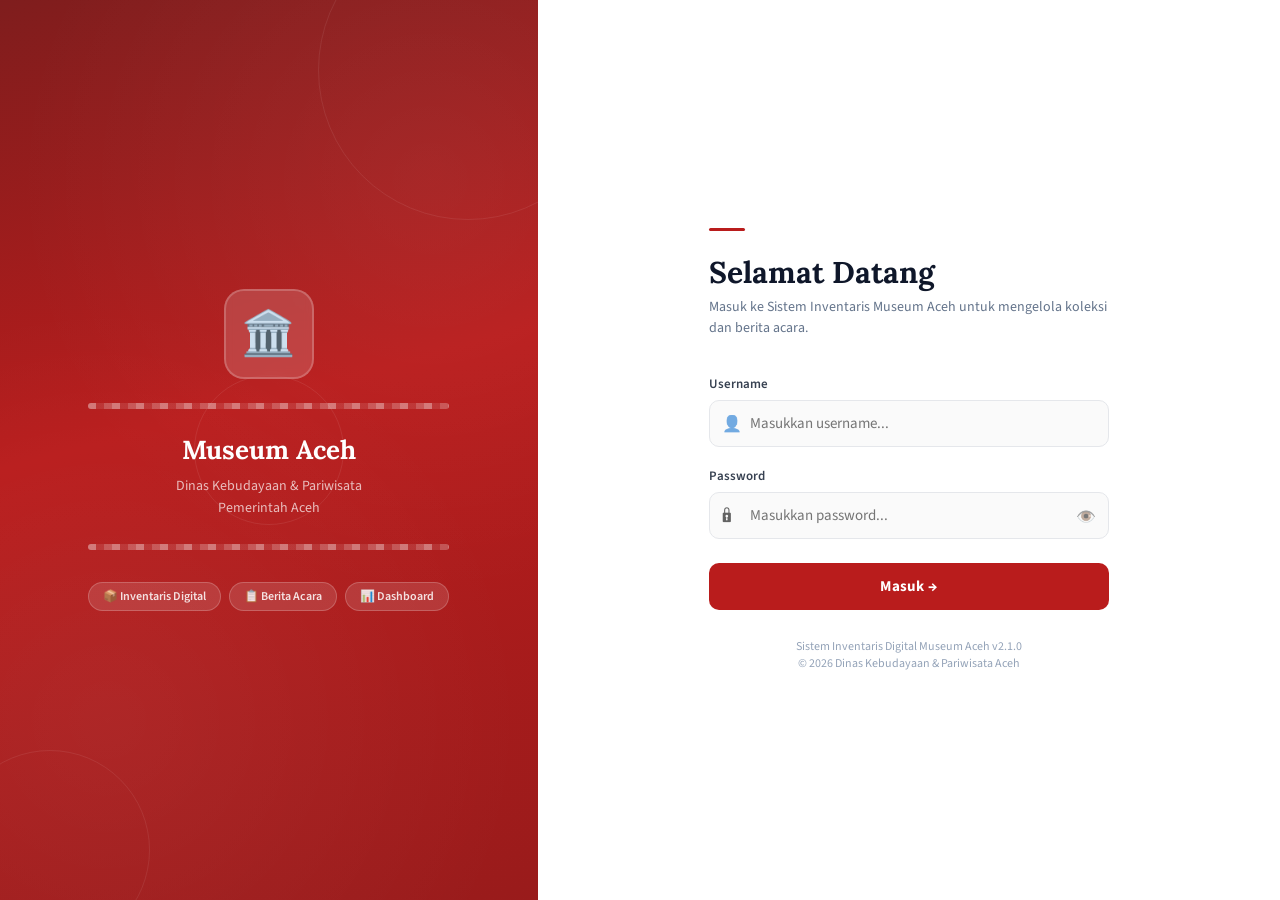
==== frontend-museum/berita-acara.html @ e1cc2b4c "Add files via upload" ====
<!DOCTYPE html>
<html lang="id">
<head>
  <meta charset="UTF-8">
  <meta name="viewport" content="width=device-width, initial-scale=1.0">
  <title>Berita Acara — Museum Aceh</title>
  <link href="https://fonts.googleapis.com/css2?family=Lora:ital,wght@0,400;0,600;0,700;1,400&family=Source+Sans+3:wght@300;400;600;700&display=swap" rel="stylesheet">
  <link rel="stylesheet" href="css/style.css">
  <link rel="stylesheet" href="css/sidebar.css">
  <style>
    .ba-layout {
      display: grid;
      grid-template-columns: 440px 1fr;
      gap: 24px;
      align-items: start;
    }
    @media (max-width: 1100px) { .ba-layout { grid-template-columns: 1fr; } }

    .form-section-title {
      font-size: 11px; font-weight: 700; text-transform: uppercase;
      letter-spacing: 0.8px; color: var(--teks-sekunder);
      padding: 10px 0 6px; border-bottom: 1px solid var(--abu-border); margin-bottom: 12px;
    }
    .switch { position: relative; width: 40px; height: 22px; flex-shrink: 0; }
    .switch input { display: none; }
    .switch-track {
      position: absolute; inset: 0; background: #CBD5E1;
      border-radius: 99px; cursor: pointer; transition: background 0.2s;
    }
    .switch-track::after {
      content: ''; position: absolute; width: 16px; height: 16px;
      background: white; border-radius: 50%; top: 3px; left: 3px;
      transition: transform 0.2s; box-shadow: 0 1px 3px rgba(0,0,0,0.2);
    }
    .switch input:checked + .switch-track { background: var(--merah-utama); }
    .switch input:checked + .switch-track::after { transform: translateX(18px); }
    .ext-toggle-row { display: flex; align-items: center; gap: 8px; margin-bottom: 10px; }
    .ext-toggle-row label.switch-label { font-size: 12px; color: var(--teks-sekunder); cursor: pointer; }

    .field-eksternal {
      background: #FFF5F5; border: 1px dashed #FCA5A5;
      border-radius: 8px; padding: 10px 12px; margin-top: 6px;
    }
    .field-eksternal .form-label { color: var(--merah-utama); font-size: 12px; }
    .field-eksternal .form-group { margin-bottom: 8px; }
    .field-eksternal .form-group:last-child { margin-bottom: 0; }

    .item-count-badge {
      background: var(--merah-utama); color: white;
      border-radius: 99px; padding: 1px 8px; font-size: 12px; font-weight: 700;
    }
    .lokasi-global-box {
      background: #F0FDF4; border: 1px solid #86EFAC;
      border-radius: 8px; padding: 10px 12px; margin-bottom: 12px;
    }
    .lokasi-global-box .form-label { color: #166534; font-size: 12px; }

    .item-row-grid {
      display: grid; grid-template-columns: 1fr auto;
      gap: 8px; padding: 8px 10px;
      border-bottom: 1px solid var(--abu-border); align-items: start;
    }
    .item-row-grid:last-child { border-bottom: none; }
    .item-nama { font-weight: 700; font-size: 13px; }
    .item-inv  { font-size: 11px; color: var(--teks-sekunder); margin-top: 2px; }
    .kondisi-split { display: grid; grid-template-columns: 140px 1fr; gap: 6px; align-items: start; margin-top: 6px; }
    .kondisi-detail-input {
      font-size: 12px; padding: 5px 8px; border: 1.5px solid var(--abu-input);
      border-radius: 6px; width: 100%; outline: none; display: none; transition: border-color 0.2s;
    }
    .kondisi-detail-input:focus { border-color: var(--merah-utama); }
    .kondisi-detail-input.visible { display: block; }
    .btn-hapus-item {
      background: none; border: none; color: #DC2626;
      font-size: 18px; cursor: pointer; padding: 0 2px; line-height: 1;
    }
    .btn-hapus-item:hover { color: #991B1B; }
    .lampiran-section { display: none; }
    .ba-form-scroll { max-height: calc(100vh - 180px); overflow-y: auto; padding-right: 4px; }
    .ba-form-scroll::-webkit-scrollbar { width: 4px; }
    .ba-form-scroll::-webkit-scrollbar-thumb { background: var(--abu-border); border-radius: 2px; }
    .empty-items { text-align: center; padding: 20px 10px; color: var(--teks-sekunder); font-size: 13px; }
  </style>
</head>
<body>
<div class="app-layout">
  <div class="sidebar-overlay"></div>
  <aside class="sidebar">
    <div class="sidebar-logo">
      <div class="sidebar-logo-icon">🏛️</div>
      <div class="sidebar-logo-text">
        <span class="logo-main">MUSEUM ACEH</span>
        <span class="logo-sub">Sistem Inventaris</span>
      </div>
    </div>
    <nav class="sidebar-nav">
      <span class="nav-section-label">Menu Utama</span>
      <a href="dashboard.html" class="nav-item"><span class="nav-icon">📊</span><span class="nav-text">Dashboard</span></a>
      <a href="koleksi.html" class="nav-item"><span class="nav-icon">🏺</span><span class="nav-text">Input Koleksi</span></a>
      <a href="berita-acara.html" class="nav-item active"><span class="nav-icon">📋</span><span class="nav-text">Cetak/Download BA</span></a>
    </nav>
    <div class="sidebar-footer"><p class="sidebar-footer-version">v2.3.0 — Museum Aceh</p></div>
  </aside>

  <main class="main-content">
    <header class="topbar">
      <div style="display:flex;align-items:center;gap:12px">
        <button class="hamburger" id="hamburger-btn"><span></span><span></span><span></span></button>
        <div class="topbar-left">
          <h1 class="page-title">Berita Acara</h1>
          <p class="page-subtitle">Cetak & Download Berita Acara Museum Aceh</p>
        </div>
      </div>
      <div class="topbar-right">
        <div class="user-info">
          <span id="user-name">Loading...</span>
          <span id="user-role" class="badge-role">-</span>
        </div>
        <button onclick="logout()" class="btn-logout">🚪 Keluar</button>
      </div>
    </header>

    <div class="page-content">
      <div class="ba-layout">

        <!-- PANEL KIRI -->
        <div class="card" style="position:sticky;top:84px">
          <div class="card-header">
            <h3 class="card-title">✏️ Buat Berita Acara Baru</h3>
          </div>
          <div class="card-body ba-form-scroll">
            <form id="form-ba" novalidate>

              <div class="form-group">
                <label class="form-label" for="nomor_surat">Nomor Surat <span class="required">*</span></label>
                <input type="text" id="nomor_surat" class="form-control" placeholder="Contoh: 02/PENG/II/2026" required>
              </div>

              <div class="form-group">
                <label class="form-label" for="jenis_ba">Jenis BA <span class="required">*</span></label>
                <select id="jenis_ba" class="form-control" required>
                  <option value="">Pilih Jenis BA...</option>
                  <option value="Pengembalian">Pengembalian</option>
                  <option value="Peminjaman">Peminjaman</option>
                  <option value="Serah Terima">Serah Terima</option>
                  <option value="Pengiriman">Pengiriman</option>
                </select>
              </div>

              <div class="form-group">
                <label class="form-label" for="tanggal_serah_terima">Tanggal Serah Terima <span class="required">*</span></label>
                <input type="date" id="tanggal_serah_terima" class="form-control" required>
              </div>

              <div class="form-section-title">👥 Pihak-Pihak</div>

              <!-- Pihak Pertama -->
              <div class="form-group">
                <label class="form-label" for="pihak_pertama_id">Pihak Pertama (Internal) <span class="required">*</span></label>
                <select id="pihak_pertama_id" class="form-control" required>
                  <option value="">— Pilih Staff —</option>
                </select>
              </div>

              <!-- Pihak Kedua -->
              <div class="form-group">
                <label class="form-label">Pihak Kedua <span class="required">*</span></label>
                <div class="ext-toggle-row">
                  <label class="switch"><input type="checkbox" id="toggle-p2-ext"><span class="switch-track"></span></label>
                  <span class="ext-toggle-row label switch-label">Pihak dari luar museum? (Eksternal)</span>
                </div>
                <div id="p2-internal">
                  <select id="pihak_kedua_id" class="form-control"><option value="">— Pilih Staff —</option></select>
                </div>
                <div id="p2-external" class="field-eksternal" style="display:none">
                  <div class="form-group">
                    <label class="form-label">Nama Lengkap <span class="required">*</span></label>
                    <input type="text" id="p2_ext_nama" class="form-control" placeholder="Nama pihak kedua...">
                  </div>
                  <div class="form-row" style="grid-template-columns:1fr 1fr;gap:8px">
                    <div class="form-group">
                      <label class="form-label">NIP <span style="font-weight:400;color:var(--teks-sekunder)">(opsional)</span></label>
                      <input type="text" id="p2_ext_nip" class="form-control" placeholder="NIP / ID...">
                    </div>
                    <div class="form-group">
                      <label class="form-label">Jabatan / Instansi <span class="required">*</span></label>
                      <input type="text" id="p2_ext_jabatan" class="form-control" placeholder="Jabatan / Instansi...">
                    </div>
                  </div>
                  <div class="form-group">
                    <label class="form-label">Alamat <span class="required">*</span></label>
                    <input type="text" id="p2_ext_alamat" class="form-control" placeholder="Alamat instansi / kantor...">
                  </div>
                </div>
              </div>

              <!-- Saksi 1 -->
              <div class="form-group">
                <label class="form-label" for="saksi1_id">Saksi 1 (Internal)</label>
                <select id="saksi1_id" class="form-control">
                  <option value="">— Pilih Saksi (Opsional) —</option>
                </select>
              </div>

              <!-- Saksi 2 -->
              <div class="form-group">
                <label class="form-label">Saksi 2</label>
                <div class="ext-toggle-row">
                  <label class="switch"><input type="checkbox" id="toggle-s2-ext"><span class="switch-track"></span></label>
                  <span class="switch-label">Saksi dari luar museum? (Eksternal)</span>
                </div>
                <div id="s2-internal">
                  <select id="saksi2_id" class="form-control"><option value="">— Pilih Saksi (Opsional) —</option></select>
                </div>
                <div id="s2-external" class="field-eksternal" style="display:none">
                  <div class="form-group">
                    <label class="form-label">Nama Lengkap</label>
                    <input type="text" id="s2_ext_nama" class="form-control" placeholder="Nama saksi kedua...">
                  </div>
                  <div class="form-row" style="grid-template-columns:1fr 1fr;gap:8px">
                    <div class="form-group">
                      <label class="form-label">NIP <span style="font-weight:400;color:var(--teks-sekunder)">(opsional)</span></label>
                      <input type="text" id="s2_ext_nip" class="form-control" placeholder="NIP / ID...">
                    </div>
                    <div class="form-group">
                      <label class="form-label">Jabatan / Instansi</label>
                      <input type="text" id="s2_ext_jabatan" class="form-control" placeholder="Jabatan / Instansi...">
                    </div>
                  </div>
                </div>
              </div>

              <!-- DAFTAR KOLEKSI -->
              <div class="form-section-title">
                <div style="display:flex;align-items:center;justify-content:space-between">
                  <span>📦 Daftar Koleksi</span>
                  <span class="item-count-badge" id="item-count">0</span>
                </div>
              </div>

              <div class="form-group">
                <div class="ext-toggle-row">
                  <label class="switch"><input type="checkbox" id="toggle-lampiran"><span class="switch-track"></span></label>
                  <span class="switch-label">Aktifkan Lampiran Koleksi</span>
                </div>
              </div>

              <div id="lampiran-section" class="lampiran-section">
                <div class="lokasi-global-box">
                  <label class="form-label" for="lokasi_tujuan_global">
                    📍 Lokasi / Tujuan Koleksi
                    <span style="font-weight:400;color:#166534">(berlaku untuk semua koleksi)</span>
                  </label>
                  <input type="text" id="lokasi_tujuan_global" class="form-control"
                    placeholder="Contoh: Ruang Penyimpanan Lt. 2..." style="margin-top:4px">
                </div>
                <button type="button" class="btn btn-secondary btn-full" id="btn-tambah-koleksi" style="margin-bottom:10px">
                  + Tambah Koleksi ke BA
                </button>
                <div id="selected-items-list" style="border:1px solid var(--abu-border);border-radius:8px;overflow:hidden">
                  <div class="empty-items"><div style="font-size:28px;margin-bottom:6px">📦</div>Belum ada koleksi dipilih</div>
                </div>
              </div>

              <button type="submit" class="btn btn-primary btn-full" id="btn-cetak" style="margin-top:14px">
                🖨️ Buat & Cetak PDF
              </button>
            </form>
          </div>
        </div>

        <!-- PANEL KANAN -->
        <div class="card">
          <div class="card-header">
            <h3 class="card-title">📋 Berita Acara Tersimpan</h3>
            <button onclick="loadBeritaAcaraList()" class="btn btn-ghost btn-sm">🔄 Refresh</button>
          </div>
          <div class="table-wrapper">
            <table class="table">
              <thead>
                <tr>
                  <th>No. Surat</th><th>Jenis BA</th><th>Tanggal</th><th>Pihak Pertama</th><th>Aksi</th>
                </tr>
              </thead>
              <tbody id="tbody-ba-list">
                <tr><td colspan="5" class="table-empty"><div class="empty-text">Memuat data...</div></td></tr>
              </tbody>
            </table>
          </div>
        </div>

      </div>
    </div>
  </main>
</div>

<script src="js/api.js"></script>
<script src="js/auth.js"></script>
<script src="js/berita-acara.js"></script>
</body>
</html>
---- frontend-museum/css/style.css ----
/* ============================================================
   Museum Aceh — Sistem Inventaris Digital
   style.css — Global Styles & Components
   ============================================================ */

@import url('https://fonts.googleapis.com/css2?family=Lora:ital,wght@0,400;0,600;0,700;1,400&family=Source+Sans+3:wght@300;400;600;700&display=swap');

/* ── CSS Variables ─────────────────────────────────────────── */
:root {
  --merah-utama:    #B91C1C;
  --merah-gelap:    #7F1D1D;
  --merah-muda:     #FEE2E2;
  --merah-hover:    #991B1B;
  --putih:          #FFFFFF;
  --abu-terang:     #F8FAFC;
  --abu-border:     #E2E8F0;
  --abu-input:      #d1d5db;
  --teks-utama:     #0F172A;
  --teks-sekunder:  #64748B;
  --hijau-sukses:   #16A34A;
  --kuning-warning: #CA8A04;
  --merah-bahaya:   #DC2626;
  --shadow-sm:      0 1px 3px rgba(0,0,0,0.08), 0 1px 2px rgba(0,0,0,0.06);
  --shadow-md:      0 4px 6px rgba(0,0,0,0.07), 0 2px 4px rgba(0,0,0,0.06);
  --shadow-lg:      0 10px 25px rgba(0,0,0,0.1), 0 4px 10px rgba(0,0,0,0.05);
  --radius:         8px;
  --radius-lg:      12px;
  --transition:     all 0.2s ease;
}

/* ── Reset & Base ──────────────────────────────────────────── */
*, *::before, *::after { box-sizing: border-box; margin: 0; padding: 0; }

html { scroll-behavior: smooth; }

body {
  font-family: 'Source Sans 3', sans-serif;
  font-size: 15px;
  color: var(--teks-utama);
  background: var(--abu-terang);
  line-height: 1.6;
  -webkit-font-smoothing: antialiased;
}

h1, h2, h3, h4, h5, h6 {
  font-family: 'Lora', serif;
  font-weight: 700;
  line-height: 1.3;
}

a { text-decoration: none; color: inherit; }
img { max-width: 100%; }
ul { list-style: none; }
button { cursor: pointer; font-family: inherit; }
input, select, textarea { font-family: inherit; }

/* ── Buttons ───────────────────────────────────────────────── */
.btn {
  display: inline-flex;
  align-items: center;
  gap: 6px;
  padding: 9px 18px;
  border-radius: var(--radius);
  font-size: 14px;
  font-weight: 600;
  border: 2px solid transparent;
  transition: var(--transition);
  white-space: nowrap;
  cursor: pointer;
  text-decoration: none;
}

.btn:disabled {
  opacity: 0.6;
  cursor: not-allowed;
}

.btn-primary {
  background: var(--merah-utama);
  color: var(--putih);
  border-color: var(--merah-utama);
}
.btn-primary:hover:not(:disabled) {
  background: var(--merah-hover);
  border-color: var(--merah-hover);
  transform: translateY(-1px);
  box-shadow: 0 4px 12px rgba(185,28,28,0.3);
}

.btn-secondary {
  background: transparent;
  color: var(--merah-utama);
  border-color: var(--merah-utama);
}
.btn-secondary:hover:not(:disabled) {
  background: var(--merah-muda);
  transform: translateY(-1px);
}

.btn-danger {
  background: var(--merah-bahaya);
  color: var(--putih);
  border-color: var(--merah-bahaya);
}
.btn-danger:hover:not(:disabled) {
  background: #b91c1c;
  transform: translateY(-1px);
}

.btn-ghost {
  background: transparent;
  color: var(--teks-sekunder);
  border-color: var(--abu-border);
}
.btn-ghost:hover:not(:disabled) {
  background: var(--abu-terang);
  color: var(--teks-utama);
}

.btn-sm {
  padding: 5px 12px;
  font-size: 13px;
}

.btn-icon {
  padding: 7px;
  aspect-ratio: 1;
}

.btn-full { width: 100%; justify-content: center; }

/* Loading state */
.btn.loading {
  pointer-events: none;
  opacity: 0.75;
}
.btn.loading::after {
  content: '';
  width: 14px;
  height: 14px;
  border: 2px solid rgba(255,255,255,0.4);
  border-top-color: white;
  border-radius: 50%;
  animation: spin 0.6s linear infinite;
  margin-left: 6px;
}

/* ── Forms ─────────────────────────────────────────────────── */
.form-group {
  display: flex;
  flex-direction: column;
  gap: 6px;
  margin-bottom: 16px;
}

.form-label {
  font-size: 13px;
  font-weight: 600;
  color: var(--teks-utama);
}

.form-label .required { color: var(--merah-utama); margin-left: 2px; }

.form-control {
  padding: 10px 14px;
  border: 1.5px solid var(--abu-input);
  border-radius: var(--radius);
  font-size: 14px;
  color: var(--teks-utama);
  background: white;
  transition: var(--transition);
  outline: none;
  width: 100%;
}

.form-control:focus {
  border-color: var(--merah-utama);
  box-shadow: 0 0 0 3px rgba(185,28,28,0.1);
}

.form-control::placeholder { color: #9CA3AF; }

.form-control.is-invalid {
  border-color: var(--merah-bahaya);
  box-shadow: 0 0 0 3px rgba(220,38,38,0.1);
}

.form-error {
  font-size: 12px;
  color: var(--merah-bahaya);
  display: flex;
  align-items: center;
  gap: 4px;
}

.form-row {
  display: grid;
  grid-template-columns: 1fr 1fr;
  gap: 16px;
}

/* Input with icon */
.input-wrapper {
  position: relative;
}
.input-icon {
  position: absolute;
  left: 12px;
  top: 50%;
  transform: translateY(-50%);
  color: var(--teks-sekunder);
  font-size: 16px;
  pointer-events: none;
}
.input-wrapper .form-control {
  padding-left: 38px;
}
.input-toggle-pw {
  position: absolute;
  right: 12px;
  top: 50%;
  transform: translateY(-50%);
  background: none;
  border: none;
  color: var(--teks-sekunder);
  cursor: pointer;
  padding: 2px;
  font-size: 16px;
  transition: color 0.2s;
}
.input-toggle-pw:hover { color: var(--teks-utama); }

/* ── Cards ─────────────────────────────────────────────────── */
.card {
  background: white;
  border-radius: var(--radius-lg);
  box-shadow: var(--shadow-sm);
  border: 1px solid var(--abu-border);
}

.card-header {
  padding: 18px 22px;
  border-bottom: 1px solid var(--abu-border);
  display: flex;
  align-items: center;
  justify-content: space-between;
  gap: 12px;
}

.card-title {
  font-family: 'Lora', serif;
  font-size: 16px;
  font-weight: 700;
  color: var(--teks-utama);
}

.card-body { padding: 22px; }

/* ── Stat Cards ─────────────────────────────────────────────── */
.stat-cards {
  display: grid;
  grid-template-columns: repeat(4, 1fr);
  gap: 16px;
  margin-bottom: 24px;
}

.stat-card {
  background: white;
  border-radius: var(--radius-lg);
  padding: 20px;
  border: 1px solid var(--abu-border);
  border-left: 4px solid var(--merah-utama);
  box-shadow: var(--shadow-sm);
  display: flex;
  align-items: center;
  gap: 16px;
  transition: var(--transition);
}

.stat-card:hover {
  transform: translateY(-2px);
  box-shadow: var(--shadow-md);
}

.stat-icon {
  width: 48px;
  height: 48px;
  background: var(--merah-muda);
  border-radius: 10px;
  display: flex;
  align-items: center;
  justify-content: center;
  font-size: 22px;
  flex-shrink: 0;
}

.stat-info .stat-value {
  font-family: 'Lora', serif;
  font-size: 26px;
  font-weight: 700;
  color: var(--teks-utama);
  line-height: 1;
  margin-bottom: 4px;
}

.stat-info .stat-label {
  font-size: 13px;
  color: var(--teks-sekunder);
  font-weight: 400;
}

/* Skeleton loading */
.skeleton {
  background: linear-gradient(90deg, #f0f0f0 25%, #e0e0e0 50%, #f0f0f0 75%);
  background-size: 200% 100%;
  animation: shimmer 1.5s infinite;
  border-radius: 4px;
}
.skeleton-text { height: 14px; margin-bottom: 8px; }
.skeleton-text.w-50 { width: 50%; }
.skeleton-text.w-75 { width: 75%; }
.skeleton-text.w-100 { width: 100%; }
.skeleton-stat { height: 32px; width: 80px; }
.skeleton-row { height: 48px; border-radius: 0; }

/* ── Tables ─────────────────────────────────────────────────── */
.table-wrapper {
  overflow-x: auto;
  border-radius: var(--radius-lg);
}

.table {
  width: 100%;
  border-collapse: collapse;
  font-size: 14px;
}

.table thead tr {
  background: var(--merah-gelap);
  color: white;
}

.table thead th {
  padding: 13px 16px;
  text-align: left;
  font-size: 13px;
  font-weight: 600;
  white-space: nowrap;
}

.table tbody tr {
  border-bottom: 1px solid var(--abu-border);
  transition: background 0.15s;
}

.table tbody tr:nth-child(even) {
  background: #FEF2F2;
}

.table tbody tr:nth-child(odd) {
  background: white;
}

.table tbody tr:hover {
  background: var(--merah-muda) !important;
}

.table tbody td {
  padding: 12px 16px;
  vertical-align: middle;
}

.table-empty {
  text-align: center;
  padding: 48px 20px;
  color: var(--teks-sekunder);
}

.table-empty .empty-icon { font-size: 40px; margin-bottom: 12px; }
.table-empty .empty-text { font-size: 14px; }

/* ── Badges ─────────────────────────────────────────────────── */
.badge {
  display: inline-flex;
  align-items: center;
  gap: 4px;
  padding: 3px 10px;
  border-radius: 99px;
  font-size: 12px;
  font-weight: 600;
  white-space: nowrap;
}

.badge-baik {
  background: #dcfce7;
  color: #166534;
}

.badge-rusak-ringan {
  background: #fef9c3;
  color: #854d0e;
}

.badge-rusak-berat {
  background: #fee2e2;
  color: #991b1b;
}

.badge-role {
  background: var(--merah-muda);
  color: var(--merah-utama);
  padding: 2px 8px;
  border-radius: 99px;
  font-size: 12px;
  font-weight: 600;
}

.badge-filter {
  background: var(--merah-utama);
  color: white;
  padding: 2px 8px;
  border-radius: 99px;
  font-size: 12px;
  font-weight: 600;
}

/* ── Pagination ─────────────────────────────────────────────── */
.pagination {
  display: flex;
  align-items: center;
  justify-content: space-between;
  padding: 16px 22px;
  border-top: 1px solid var(--abu-border);
  background: white;
}

.pagination-info {
  font-size: 13px;
  color: var(--teks-sekunder);
}

.pagination-controls {
  display: flex;
  align-items: center;
  gap: 4px;
}

.page-btn {
  min-width: 34px;
  height: 34px;
  display: flex;
  align-items: center;
  justify-content: center;
  border: 1.5px solid var(--abu-border);
  border-radius: 6px;
  background: white;
  color: var(--teks-utama);
  font-size: 13px;
  font-weight: 600;
  cursor: pointer;
  transition: var(--transition);
  padding: 0 6px;
}

.page-btn:hover:not(:disabled) {
  background: var(--merah-muda);
  border-color: var(--merah-utama);
  color: var(--merah-utama);
}

.page-btn.active {
  background: var(--merah-utama);
  border-color: var(--merah-utama);
  color: white;
}

.page-btn:disabled {
  opacity: 0.4;
  cursor: not-allowed;
}

/* ── Filter Panel ───────────────────────────────────────────── */
.filter-panel {
  background: white;
  border-radius: var(--radius-lg);
  padding: 18px 22px;
  margin-bottom: 20px;
  border: 1px solid var(--abu-border);
  box-shadow: var(--shadow-sm);
}

.filter-row {
  display: flex;
  gap: 12px;
  align-items: flex-end;
  flex-wrap: wrap;
}

.filter-group {
  display: flex;
  flex-direction: column;
  gap: 5px;
  flex: 1;
  min-width: 140px;
}

.filter-label {
  font-size: 12px;
  font-weight: 600;
  color: var(--teks-sekunder);
  text-transform: uppercase;
  letter-spacing: 0.5px;
}

.filter-control {
  padding: 8px 12px;
  border: 1.5px solid var(--abu-input);
  border-radius: var(--radius);
  font-size: 14px;
  color: var(--teks-utama);
  background: white;
  transition: var(--transition);
  outline: none;
  cursor: pointer;
  width: 100%;
}

.filter-control:focus {
  border-color: var(--merah-utama);
  box-shadow: 0 0 0 3px rgba(185,28,28,0.08);
}

.filter-search {
  flex: 2;
  min-width: 200px;
}

/* ── Modal ──────────────────────────────────────────────────── */
.modal-overlay {
  position: fixed;
  inset: 0;
  background: rgba(0,0,0,0.5);
  backdrop-filter: blur(2px);
  z-index: 1000;
  display: flex;
  align-items: center;
  justify-content: center;
  padding: 20px;
  opacity: 0;
  visibility: hidden;
  transition: all 0.25s ease;
}

.modal-overlay.active {
  opacity: 1;
  visibility: visible;
}

.modal {
  background: white;
  border-radius: var(--radius-lg);
  box-shadow: var(--shadow-lg);
  width: 100%;
  max-width: 480px;
  transform: translateY(20px) scale(0.97);
  transition: transform 0.25s ease;
}

.modal-overlay.active .modal {
  transform: translateY(0) scale(1);
}

.modal-header {
  padding: 22px 24px 18px;
  border-bottom: 1px solid var(--abu-border);
  display: flex;
  align-items: center;
  justify-content: space-between;
}

.modal-title {
  font-size: 17px;
  font-weight: 700;
}

.modal-close {
  background: none;
  border: none;
  font-size: 20px;
  color: var(--teks-sekunder);
  cursor: pointer;
  padding: 4px;
  border-radius: 6px;
  transition: var(--transition);
  line-height: 1;
}

.modal-close:hover { background: var(--abu-terang); color: var(--teks-utama); }

.modal-body { padding: 22px 24px; }

.modal-footer {
  padding: 18px 24px;
  border-top: 1px solid var(--abu-border);
  display: flex;
  gap: 10px;
  justify-content: flex-end;
}

/* Delete modal specific */
.delete-info {
  background: #FFF5F5;
  border: 1px solid #FEE2E2;
  border-radius: var(--radius);
  padding: 14px 16px;
  margin-bottom: 16px;
}

.delete-info .delete-nama {
  font-weight: 700;
  font-size: 15px;
  color: var(--teks-utama);
  margin-bottom: 4px;
}

.delete-info .delete-sub {
  font-size: 13px;
  color: var(--teks-sekunder);
}

.delete-warning {
  display: flex;
  align-items: center;
  gap: 8px;
  font-size: 13px;
  color: var(--merah-bahaya);
  font-weight: 600;
}

/* ── Toast Notifications ────────────────────────────────────── */
.toast-container {
  position: fixed;
  bottom: 24px;
  right: 24px;
  z-index: 9999;
  display: flex;
  flex-direction: column;
  gap: 10px;
  pointer-events: none;
}

.toast {
  display: flex;
  align-items: center;
  gap: 12px;
  padding: 14px 18px;
  background: white;
  border-radius: var(--radius);
  box-shadow: var(--shadow-lg);
  border-left: 4px solid var(--hijau-sukses);
  min-width: 280px;
  max-width: 360px;
  pointer-events: all;
  animation: slideUp 0.3s ease;
  font-size: 14px;
  font-weight: 600;
}

.toast.toast-error   { border-left-color: var(--merah-bahaya); }
.toast.toast-warning { border-left-color: var(--kuning-warning); }
.toast.toast-success { border-left-color: var(--hijau-sukses); }

.toast-icon { font-size: 18px; flex-shrink: 0; }
.toast-message { flex: 1; color: var(--teks-utama); }

.toast-dismiss {
  background: none;
  border: none;
  color: var(--teks-sekunder);
  cursor: pointer;
  padding: 2px;
  font-size: 14px;
  pointer-events: all;
}

/* ── Topbar ─────────────────────────────────────────────────── */
.topbar {
  display: flex;
  align-items: center;
  justify-content: space-between;
  padding: 18px 28px;
  background: white;
  border-bottom: 1px solid var(--abu-border);
  box-shadow: var(--shadow-sm);
  position: sticky;
  top: 0;
  z-index: 100;
}

.topbar-left .page-title {
  font-size: 20px;
  font-weight: 700;
  color: var(--teks-utama);
}

.topbar-left .page-subtitle {
  font-size: 13px;
  color: var(--teks-sekunder);
  margin-top: 1px;
}

.topbar-right {
  display: flex;
  align-items: center;
  gap: 14px;
}

.user-info {
  display: flex;
  flex-direction: column;
  align-items: flex-end;
  gap: 2px;
}

#user-name {
  font-size: 14px;
  font-weight: 700;
  color: var(--teks-utama);
}

.btn-logout {
  padding: 8px 16px;
  background: var(--abu-terang);
  border: 1.5px solid var(--abu-border);
  border-radius: var(--radius);
  font-size: 13px;
  font-weight: 600;
  color: var(--teks-sekunder);
  cursor: pointer;
  transition: var(--transition);
}

.btn-logout:hover {
  background: #fee2e2;
  border-color: var(--merah-utama);
  color: var(--merah-utama);
}

/* ── Page Content ───────────────────────────────────────────── */
.page-content {
  padding: 24px 28px;
}

/* ── Timeline (Activity Feed) ───────────────────────────────── */
.timeline {
  position: relative;
  padding-left: 24px;
}

.timeline::before {
  content: '';
  position: absolute;
  left: 8px;
  top: 0;
  bottom: 0;
  width: 2px;
  background: var(--abu-border);
}

.timeline-item {
  position: relative;
  padding-bottom: 20px;
  display: flex;
  gap: 14px;
}

.timeline-item::before {
  content: '';
  position: absolute;
  left: -20px;
  top: 6px;
  width: 10px;
  height: 10px;
  border-radius: 50%;
  background: var(--merah-utama);
  border: 2px solid white;
  box-shadow: 0 0 0 2px var(--merah-utama);
}

.timeline-content { flex: 1; }

.timeline-text {
  font-size: 14px;
  color: var(--teks-utama);
  margin-bottom: 2px;
}

.timeline-time {
  font-size: 12px;
  color: var(--teks-sekunder);
}

/* ── Actions group ──────────────────────────────────────────── */
.action-group {
  display: flex;
  align-items: center;
  gap: 6px;
}

/* ── Section header (title + button) ───────────────────────── */
.section-header {
  display: flex;
  align-items: center;
  justify-content: space-between;
  margin-bottom: 20px;
}

.section-title {
  font-size: 18px;
  font-weight: 700;
}

/* ── Alert / Info boxes ─────────────────────────────────────── */
.alert {
  padding: 13px 16px;
  border-radius: var(--radius);
  font-size: 14px;
  display: flex;
  align-items: flex-start;
  gap: 10px;
  margin-bottom: 16px;
}

.alert-error   { background: #fef2f2; color: #991b1b; border: 1px solid #fecaca; }
.alert-success { background: #f0fdf4; color: #166534; border: 1px solid #bbf7d0; }
.alert-info    { background: #eff6ff; color: #1e40af; border: 1px solid #bfdbfe; }

/* ── Divider ────────────────────────────────────────────────── */
.divider {
  height: 1px;
  background: var(--abu-border);
  margin: 20px 0;
}

/* ── Grid layouts ───────────────────────────────────────────── */
.grid-2 {
  display: grid;
  grid-template-columns: 1fr 1fr;
  gap: 24px;
}

.grid-3 {
  display: grid;
  grid-template-columns: 1fr 1fr 1fr;
  gap: 20px;
}

/* ── Animations ─────────────────────────────────────────────── */
@keyframes shimmer {
  0%   { background-position: 200% 0; }
  100% { background-position: -200% 0; }
}

@keyframes spin {
  to { transform: rotate(360deg); }
}

@keyframes slideUp {
  from { opacity: 0; transform: translateY(16px); }
  to   { opacity: 1; transform: translateY(0); }
}

@keyframes fadeIn {
  from { opacity: 0; }
  to   { opacity: 1; }
}

@keyframes scaleIn {
  from { opacity: 0; transform: scale(0.95); }
  to   { opacity: 1; transform: scale(1); }
}

/* ── Utility classes ────────────────────────────────────────── */
.text-center  { text-align: center; }
.text-right   { text-align: right; }
.text-muted   { color: var(--teks-sekunder); }
.text-danger  { color: var(--merah-bahaya); }
.text-success { color: var(--hijau-sukses); }
.text-sm      { font-size: 13px; }
.fw-700       { font-weight: 700; }
.mt-4         { margin-top: 16px; }
.mb-4         { margin-bottom: 16px; }
.hidden       { display: none !important; }
.flex         { display: flex; }
.items-center { align-items: center; }
.gap-2        { gap: 8px; }
.gap-3        { gap: 12px; }

/* ── Responsive ─────────────────────────────────────────────── */
@media (max-width: 768px) {
  .stat-cards { grid-template-columns: repeat(2, 1fr); }
  .grid-2, .grid-3 { grid-template-columns: 1fr; }
  .form-row { grid-template-columns: 1fr; }
  .filter-row { flex-direction: column; }
  .filter-group { min-width: unset; }
  .topbar { padding: 14px 16px; }
  .page-content { padding: 16px; }
}

@media (max-width: 480px) {
  .stat-cards { grid-template-columns: 1fr; }
}
---- frontend-museum/css/sidebar.css ----
/* ============================================================
   Museum Aceh — sidebar.css
   Layout: Sidebar + Main Content
   ============================================================ */

/* ── App Layout ─────────────────────────────────────────────── */
.app-layout {
  display: flex;
  min-height: 100vh;
}

/* ── Sidebar ────────────────────────────────────────────────── */
.sidebar {
  width: 240px;
  min-height: 100vh;
  background: var(--merah-gelap);
  display: flex;
  flex-direction: column;
  position: fixed;
  left: 0;
  top: 0;
  bottom: 0;
  z-index: 200;
  transition: transform 0.3s ease;
}

/* Logo area */
.sidebar-logo {
  padding: 24px 20px 20px;
  border-bottom: 1px solid rgba(255,255,255,0.12);
  display: flex;
  align-items: center;
  gap: 12px;
}

.sidebar-logo-icon {
  width: 40px;
  height: 40px;
  background: rgba(255,255,255,0.15);
  border-radius: 10px;
  display: flex;
  align-items: center;
  justify-content: center;
  font-size: 20px;
  flex-shrink: 0;
}

.sidebar-logo-text {
  display: flex;
  flex-direction: column;
  gap: 1px;
}

.sidebar-logo-text .logo-main {
  font-family: 'Lora', serif;
  font-size: 14px;
  font-weight: 700;
  color: white;
  letter-spacing: 0.5px;
  line-height: 1.2;
}

.sidebar-logo-text .logo-sub {
  font-size: 11px;
  color: rgba(255,255,255,0.6);
  letter-spacing: 0.3px;
}

/* Navigation */
.sidebar-nav {
  flex: 1;
  padding: 16px 12px;
  display: flex;
  flex-direction: column;
  gap: 2px;
}

.nav-section-label {
  font-size: 10px;
  font-weight: 700;
  text-transform: uppercase;
  letter-spacing: 1px;
  color: rgba(255,255,255,0.4);
  padding: 10px 8px 6px;
  margin-top: 6px;
}

.nav-item {
  display: flex;
  align-items: center;
  gap: 10px;
  padding: 10px 12px;
  border-radius: 8px;
  color: rgba(255,255,255,0.75);
  font-size: 14px;
  font-weight: 500;
  transition: all 0.18s ease;
  text-decoration: none;
  position: relative;
}

.nav-item .nav-icon {
  font-size: 17px;
  width: 24px;
  text-align: center;
  flex-shrink: 0;
}

.nav-item .nav-text {
  flex: 1;
}

.nav-item:hover {
  background: rgba(255,255,255,0.1);
  color: white;
}

.nav-item.active {
  background: var(--merah-utama);
  color: white;
  font-weight: 600;
  box-shadow: 0 2px 8px rgba(185,28,28,0.4);
}

.nav-item.active::before {
  content: '';
  position: absolute;
  right: -12px;
  top: 50%;
  transform: translateY(-50%);
  width: 4px;
  height: 24px;
  background: white;
  border-radius: 2px 0 0 2px;
}

/* Sidebar footer */
.sidebar-footer {
  padding: 16px 12px 20px;
  border-top: 1px solid rgba(255,255,255,0.1);
}

.sidebar-footer-version {
  font-size: 11px;
  color: rgba(255,255,255,0.3);
  text-align: center;
}

/* ── Main Content ───────────────────────────────────────────── */
.main-content {
  flex: 1;
  margin-left: 240px;
  min-height: 100vh;
  background: var(--abu-terang);
  display: flex;
  flex-direction: column;
}

/* ── Mobile Hamburger ───────────────────────────────────────── */
.hamburger {
  display: none;
  background: none;
  border: none;
  cursor: pointer;
  padding: 6px;
  border-radius: var(--radius);
  flex-direction: column;
  gap: 5px;
  transition: var(--transition);
}

.hamburger span {
  display: block;
  width: 22px;
  height: 2px;
  background: var(--teks-utama);
  border-radius: 2px;
  transition: var(--transition);
}

.hamburger:hover span { background: var(--merah-utama); }

/* Sidebar overlay for mobile */
.sidebar-overlay {
  display: none;
  position: fixed;
  inset: 0;
  background: rgba(0,0,0,0.5);
  z-index: 150;
}

/* ── Responsive Mobile ──────────────────────────────────────── */
@media (max-width: 768px) {
  .sidebar {
    transform: translateX(-100%);
    z-index: 300;
  }

  .sidebar.open {
    transform: translateX(0);
  }

  .sidebar-overlay.active {
    display: block;
  }

  .main-content {
    margin-left: 0;
  }

  .hamburger {
    display: flex;
  }

  .topbar {
    padding: 12px 16px;
  }

  .topbar-left .page-title { font-size: 17px; }
  .topbar-left .page-subtitle { display: none; }

  /* Bottom nav alternative for mobile */
  .bottom-nav {
    display: flex;
    position: fixed;
    bottom: 0;
    left: 0;
    right: 0;
    background: white;
    border-top: 1px solid var(--abu-border);
    z-index: 100;
    padding: 8px 0;
    box-shadow: 0 -4px 12px rgba(0,0,0,0.08);
  }

  .bottom-nav a {
    flex: 1;
    display: flex;
    flex-direction: column;
    align-items: center;
    gap: 3px;
    padding: 6px;
    color: var(--teks-sekunder);
    font-size: 11px;
    font-weight: 600;
    transition: var(--transition);
  }

  .bottom-nav a .nav-icon { font-size: 20px; }

  .bottom-nav a.active { color: var(--merah-utama); }

  .page-content { padding-bottom: 80px; }
}
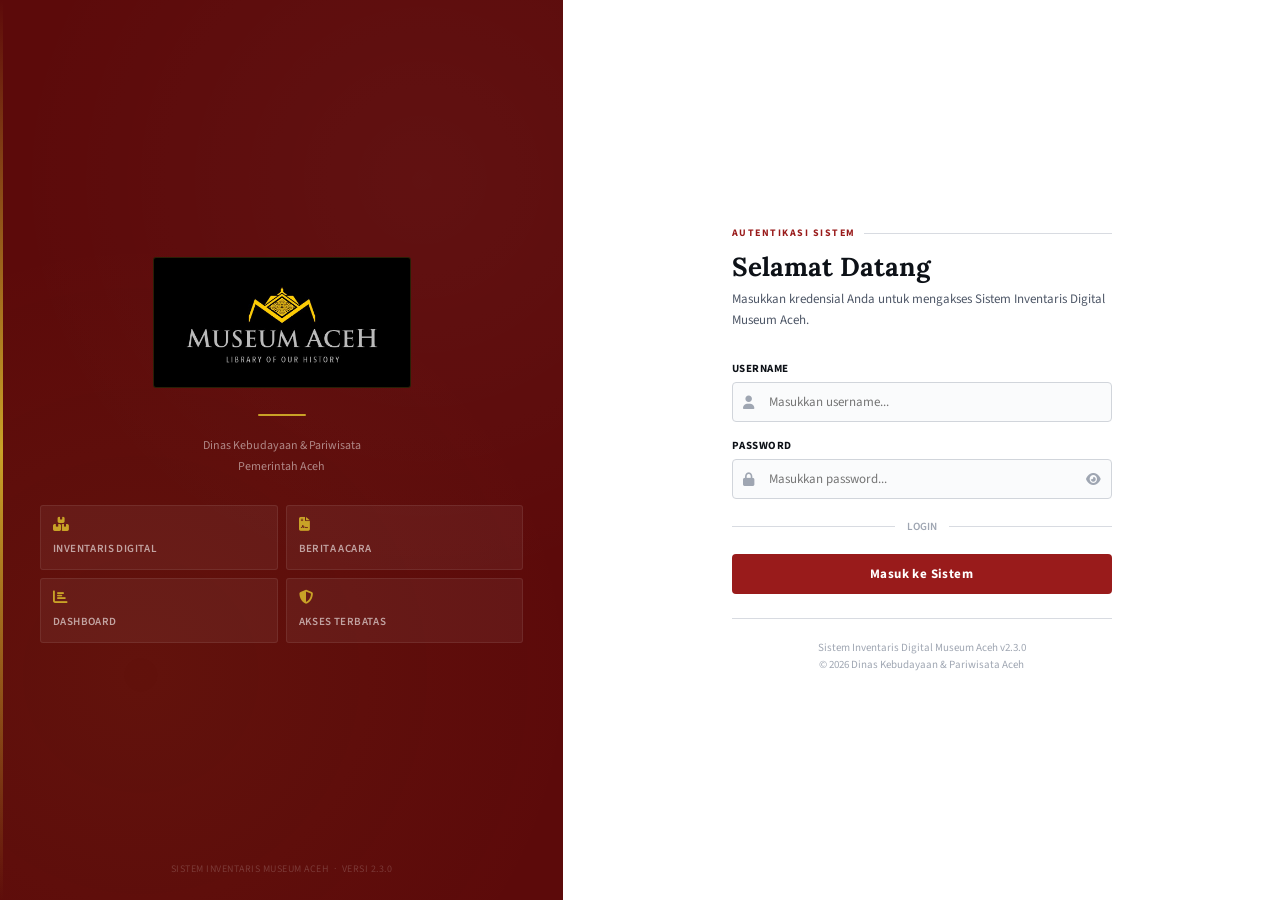
==== commit d2557652: "Add files via upload" ====
--- a/frontend-museum/berita-acara.html
+++ b/frontend-museum/berita-acara.html
@@ -5,110 +5,164 @@
   <meta name="viewport" content="width=device-width, initial-scale=1.0">
   <title>Berita Acara — Museum Aceh</title>
   <link href="https://fonts.googleapis.com/css2?family=Lora:ital,wght@0,400;0,600;0,700;1,400&family=Source+Sans+3:wght@300;400;600;700&display=swap" rel="stylesheet">
+  <link rel="stylesheet" href="https://cdnjs.cloudflare.com/ajax/libs/font-awesome/6.5.1/css/all.min.css">
   <link rel="stylesheet" href="css/style.css">
   <link rel="stylesheet" href="css/sidebar.css">
   <style>
+    /* ── Page-specific overrides ── */
     .ba-layout {
       display: grid;
-      grid-template-columns: 440px 1fr;
-      gap: 24px;
+      grid-template-columns: 420px 1fr;
+      gap: 20px;
       align-items: start;
     }
     @media (max-width: 1100px) { .ba-layout { grid-template-columns: 1fr; } }
 
     .form-section-title {
-      font-size: 11px; font-weight: 700; text-transform: uppercase;
-      letter-spacing: 0.8px; color: var(--teks-sekunder);
-      padding: 10px 0 6px; border-bottom: 1px solid var(--abu-border); margin-bottom: 12px;
-    }
-    .switch { position: relative; width: 40px; height: 22px; flex-shrink: 0; }
+      font-size: 10px;
+      font-weight: 700;
+      text-transform: uppercase;
+      letter-spacing: 0.8px;
+      color: var(--teks-sekunder);
+      padding: 10px 0 6px;
+      border-bottom: 1px solid var(--abu-border);
+      margin-bottom: 12px;
+      display: flex;
+      align-items: center;
+      gap: 7px;
+    }
+    .form-section-title i { color: var(--merah-utama); font-size: 11px; }
+
+    /* Toggle Switch */
+    .switch { position: relative; width: 38px; height: 20px; flex-shrink: 0; }
     .switch input { display: none; }
     .switch-track {
       position: absolute; inset: 0; background: #CBD5E1;
       border-radius: 99px; cursor: pointer; transition: background 0.2s;
     }
     .switch-track::after {
-      content: ''; position: absolute; width: 16px; height: 16px;
+      content: ''; position: absolute; width: 14px; height: 14px;
       background: white; border-radius: 50%; top: 3px; left: 3px;
       transition: transform 0.2s; box-shadow: 0 1px 3px rgba(0,0,0,0.2);
     }
     .switch input:checked + .switch-track { background: var(--merah-utama); }
     .switch input:checked + .switch-track::after { transform: translateX(18px); }
-    .ext-toggle-row { display: flex; align-items: center; gap: 8px; margin-bottom: 10px; }
-    .ext-toggle-row label.switch-label { font-size: 12px; color: var(--teks-sekunder); cursor: pointer; }
+
+    .ext-toggle-row { display: flex; align-items: center; gap: 8px; margin-bottom: 9px; }
+    .switch-label { font-size: 12px; color: var(--teks-sekunder); cursor: pointer; }
 
     .field-eksternal {
-      background: #FFF5F5; border: 1px dashed #FCA5A5;
-      border-radius: 8px; padding: 10px 12px; margin-top: 6px;
-    }
-    .field-eksternal .form-label { color: var(--merah-utama); font-size: 12px; }
+      background: #FFF8F8;
+      border: 1px dashed #FCA5A5;
+      border-radius: 4px;
+      padding: 10px 11px;
+      margin-top: 5px;
+    }
+    .field-eksternal .form-label { color: var(--merah-utama); }
     .field-eksternal .form-group { margin-bottom: 8px; }
     .field-eksternal .form-group:last-child { margin-bottom: 0; }
 
     .item-count-badge {
       background: var(--merah-utama); color: white;
-      border-radius: 99px; padding: 1px 8px; font-size: 12px; font-weight: 700;
-    }
+      border-radius: 2px; padding: 1px 7px;
+      font-size: 11px; font-weight: 700; letter-spacing: 0.3px;
+    }
+
     .lokasi-global-box {
       background: #F0FDF4; border: 1px solid #86EFAC;
-      border-radius: 8px; padding: 10px 12px; margin-bottom: 12px;
-    }
-    .lokasi-global-box .form-label { color: #166534; font-size: 12px; }
+      border-radius: 4px; padding: 10px 11px; margin-bottom: 10px;
+    }
+    .lokasi-global-box .form-label { color: #166534; }
 
     .item-row-grid {
       display: grid; grid-template-columns: 1fr auto;
-      gap: 8px; padding: 8px 10px;
+      gap: 8px; padding: 9px 10px;
       border-bottom: 1px solid var(--abu-border); align-items: start;
     }
     .item-row-grid:last-child { border-bottom: none; }
     .item-nama { font-weight: 700; font-size: 13px; }
-    .item-inv  { font-size: 11px; color: var(--teks-sekunder); margin-top: 2px; }
-    .kondisi-split { display: grid; grid-template-columns: 140px 1fr; gap: 6px; align-items: start; margin-top: 6px; }
+    .item-inv  { font-size: 11px; color: var(--teks-sekunder); margin-top: 1px; }
+
+    .kondisi-split {
+      display: grid; grid-template-columns: 130px 1fr;
+      gap: 5px; align-items: start; margin-top: 5px;
+    }
     .kondisi-detail-input {
-      font-size: 12px; padding: 5px 8px; border: 1.5px solid var(--abu-input);
-      border-radius: 6px; width: 100%; outline: none; display: none; transition: border-color 0.2s;
+      font-size: 12px; padding: 5px 8px;
+      border: 1.5px solid var(--abu-input);
+      border-radius: 4px; width: 100%; outline: none;
+      display: none; transition: border-color 0.2s;
     }
     .kondisi-detail-input:focus { border-color: var(--merah-utama); }
     .kondisi-detail-input.visible { display: block; }
+
     .btn-hapus-item {
       background: none; border: none; color: #DC2626;
-      font-size: 18px; cursor: pointer; padding: 0 2px; line-height: 1;
-    }
-    .btn-hapus-item:hover { color: #991B1B; }
+      font-size: 14px; cursor: pointer; padding: 3px 5px; line-height: 1;
+      border-radius: 3px; transition: background 0.15s;
+    }
+    .btn-hapus-item:hover { background: var(--merah-muda); }
+
     .lampiran-section { display: none; }
-    .ba-form-scroll { max-height: calc(100vh - 180px); overflow-y: auto; padding-right: 4px; }
-    .ba-form-scroll::-webkit-scrollbar { width: 4px; }
+
+    .ba-form-scroll {
+      max-height: calc(100vh - 180px); overflow-y: auto; padding-right: 3px;
+    }
+    .ba-form-scroll::-webkit-scrollbar { width: 3px; }
     .ba-form-scroll::-webkit-scrollbar-thumb { background: var(--abu-border); border-radius: 2px; }
-    .empty-items { text-align: center; padding: 20px 10px; color: var(--teks-sekunder); font-size: 13px; }
+
+    .empty-items {
+      text-align: center; padding: 20px 10px;
+      color: var(--teks-sekunder); font-size: 13px;
+    }
+    .empty-items i { font-size: 24px; display: block; margin-bottom: 6px; color: var(--abu-medium); }
   </style>
 </head>
 <body>
 <div class="app-layout">
   <div class="sidebar-overlay"></div>
+
   <aside class="sidebar">
     <div class="sidebar-logo">
-      <div class="sidebar-logo-icon">🏛️</div>
-      <div class="sidebar-logo-text">
-        <span class="logo-main">MUSEUM ACEH</span>
-        <span class="logo-sub">Sistem Inventaris</span>
-      </div>
+      <a href="dashboard.html" class="sidebar-logo-img-wrap">
+        <img src="[data-uri]" alt="Museum Aceh" class="sidebar-logo-img">
+      </a>
+      <div class="sidebar-logo-divider"></div>
+      <div class="sidebar-system-label"><span>Sistem Inventaris</span></div>
     </div>
     <nav class="sidebar-nav">
       <span class="nav-section-label">Menu Utama</span>
-      <a href="dashboard.html" class="nav-item"><span class="nav-icon">📊</span><span class="nav-text">Dashboard</span></a>
-      <a href="koleksi.html" class="nav-item"><span class="nav-icon">🏺</span><span class="nav-text">Input Koleksi</span></a>
-      <a href="berita-acara.html" class="nav-item active"><span class="nav-icon">📋</span><span class="nav-text">Cetak/Download BA</span></a>
+      <a href="dashboard.html" class="nav-item">
+        <svg width="18" height="18" viewBox="0 0 24 24" fill="none" stroke="currentColor" stroke-width="2" stroke-linecap="round" stroke-linejoin="round" class="nav-icon"><rect x="3" y="3" width="7" height="7"></rect><rect x="14" y="3" width="7" height="7"></rect><rect x="14" y="14" width="7" height="7"></rect><rect x="3" y="14" width="7" height="7"></rect></svg>
+        <span class="nav-text">Dashboard</span>
+      </a>
+      <a href="koleksi.html" class="nav-item">
+        <svg width="18" height="18" viewBox="0 0 24 24" fill="none" stroke="currentColor" stroke-width="2" stroke-linecap="round" stroke-linejoin="round" class="nav-icon"><path d="M21 16V8a2 2 0 0 0-1-1.73l-7-4a2 2 0 0 0-2 0l-7 4A2 2 0 0 0 3 8v8a2 2 0 0 0 1 1.73l7 4a2 2 0 0 0 2 0l7-4A2 2 0 0 0 21 16z"></path><polyline points="3.27 6.96 12 12.01 20.73 6.96"></polyline><line x1="12" y1="22.08" x2="12" y2="12"></line></svg>
+        <span class="nav-text">Data Koleksi</span>
+      </a>
+      <a href="berita-acara.html" class="nav-item active">
+        <svg width="18" height="18" viewBox="0 0 24 24" fill="none" stroke="currentColor" stroke-width="2" stroke-linecap="round" stroke-linejoin="round" class="nav-icon"><path d="M14 2H6a2 2 0 0 0-2 2v16a2 2 0 0 0 2 2h12a2 2 0 0 0 2-2V8z"></path><polyline points="14 2 14 8 20 8"></polyline><line x1="16" y1="13" x2="8" y2="13"></line><line x1="16" y1="17" x2="8" y2="17"></line><polyline points="10 9 9 9 8 9"></polyline></svg>
+        <span class="nav-text">Cetak / Download BA</span>
+      </a>
+      <a href="perawatan.html" class="nav-item">
+        <svg width="18" height="18" viewBox="0 0 24 24" fill="none" stroke="currentColor" stroke-width="2" stroke-linecap="round" stroke-linejoin="round" class="nav-icon"><path d="M14.7 6.3a1 1 0 0 0 0 1.4l1.6 1.6a1 1 0 0 0 1.4 0l3.77-3.77a6 6 0 0 1-7.94 7.94l-6.91 6.91a2.12 2.12 0 0 1-3-3l6.91-6.91a6 6 0 0 1 7.94-7.94l-3.76 3.76z"></path></svg>
+        <span class="nav-text">Perawatan Koleksi</span>
+      </a>
     </nav>
-    <div class="sidebar-footer"><p class="sidebar-footer-version">v2.3.0 — Museum Aceh</p></div>
+    <div class="sidebar-footer">
+      <p class="sidebar-footer-version">v2.3.0 &mdash; Museum Aceh</p>
+    </div>
   </aside>
 
   <main class="main-content">
     <header class="topbar">
-      <div style="display:flex;align-items:center;gap:12px">
-        <button class="hamburger" id="hamburger-btn"><span></span><span></span><span></span></button>
+      <div style="display:flex;align-items:center;gap:10px">
+        <button class="hamburger" id="hamburger-btn">
+          <span></span><span></span><span></span>
+        </button>
         <div class="topbar-left">
           <h1 class="page-title">Berita Acara</h1>
-          <p class="page-subtitle">Cetak & Download Berita Acara Museum Aceh</p>
+          <p class="page-subtitle">Cetak &amp; Unduh Berita Acara Museum Aceh</p>
         </div>
       </div>
       <div class="topbar-right">
@@ -116,28 +170,37 @@
           <span id="user-name">Loading...</span>
           <span id="user-role" class="badge-role">-</span>
         </div>
-        <button onclick="logout()" class="btn-logout">🚪 Keluar</button>
+        <button onclick="logout()" class="btn-logout">
+          Keluar
+        </button>
       </div>
     </header>
 
     <div class="page-content">
       <div class="ba-layout">
 
-        <!-- PANEL KIRI -->
+        <!-- PANEL KIRI: Form -->
         <div class="card" style="position:sticky;top:84px">
           <div class="card-header">
-            <h3 class="card-title">✏️ Buat Berita Acara Baru</h3>
+            <h3 class="card-title">
+              Buat Berita Acara Baru
+            </h3>
           </div>
           <div class="card-body ba-form-scroll">
             <form id="form-ba" novalidate>
 
               <div class="form-group">
-                <label class="form-label" for="nomor_surat">Nomor Surat <span class="required">*</span></label>
-                <input type="text" id="nomor_surat" class="form-control" placeholder="Contoh: 02/PENG/II/2026" required>
-              </div>
-
-              <div class="form-group">
-                <label class="form-label" for="jenis_ba">Jenis BA <span class="required">*</span></label>
+                <label class="form-label" for="nomor_surat">
+                  Nomor Surat <span class="required">*</span>
+                </label>
+                <input type="text" id="nomor_surat" class="form-control"
+                  placeholder="Contoh: 02/PENG/II/2026" required>
+              </div>
+
+              <div class="form-group">
+                <label class="form-label" for="jenis_ba">
+                  Jenis BA <span class="required">*</span>
+                </label>
                 <select id="jenis_ba" class="form-control" required>
                   <option value="">Pilih Jenis BA...</option>
                   <option value="Pengembalian">Pengembalian</option>
@@ -148,38 +211,48 @@
               </div>
 
               <div class="form-group">
-                <label class="form-label" for="tanggal_serah_terima">Tanggal Serah Terima <span class="required">*</span></label>
+                <label class="form-label" for="tanggal_serah_terima">
+                  Tanggal Serah Terima <span class="required">*</span>
+                </label>
                 <input type="date" id="tanggal_serah_terima" class="form-control" required>
               </div>
 
-              <div class="form-section-title">👥 Pihak-Pihak</div>
-
-              <!-- Pihak Pertama -->
-              <div class="form-group">
-                <label class="form-label" for="pihak_pertama_id">Pihak Pertama (Internal) <span class="required">*</span></label>
+              <!-- Pihak-Pihak -->
+              <div class="form-section-title">
+                Pihak-Pihak
+              </div>
+
+              <div class="form-group">
+                <label class="form-label" for="pihak_pertama_id">
+                  Pihak Pertama (Internal) <span class="required">*</span>
+                </label>
                 <select id="pihak_pertama_id" class="form-control" required>
                   <option value="">— Pilih Staff —</option>
                 </select>
               </div>
 
-              <!-- Pihak Kedua -->
               <div class="form-group">
                 <label class="form-label">Pihak Kedua <span class="required">*</span></label>
                 <div class="ext-toggle-row">
-                  <label class="switch"><input type="checkbox" id="toggle-p2-ext"><span class="switch-track"></span></label>
-                  <span class="ext-toggle-row label switch-label">Pihak dari luar museum? (Eksternal)</span>
+                  <label class="switch">
+                    <input type="checkbox" id="toggle-p2-ext">
+                    <span class="switch-track"></span>
+                  </label>
+                  <span class="switch-label">Pihak dari luar museum (Eksternal)?</span>
                 </div>
                 <div id="p2-internal">
-                  <select id="pihak_kedua_id" class="form-control"><option value="">— Pilih Staff —</option></select>
+                  <select id="pihak_kedua_id" class="form-control">
+                    <option value="">— Pilih Staff —</option>
+                  </select>
                 </div>
                 <div id="p2-external" class="field-eksternal" style="display:none">
                   <div class="form-group">
                     <label class="form-label">Nama Lengkap <span class="required">*</span></label>
                     <input type="text" id="p2_ext_nama" class="form-control" placeholder="Nama pihak kedua...">
                   </div>
-                  <div class="form-row" style="grid-template-columns:1fr 1fr;gap:8px">
+                  <div class="form-row" style="grid-template-columns:1fr 1fr;gap:7px">
                     <div class="form-group">
-                      <label class="form-label">NIP <span style="font-weight:400;color:var(--teks-sekunder)">(opsional)</span></label>
+                      <label class="form-label">NIP <span style="font-weight:400">(opsional)</span></label>
                       <input type="text" id="p2_ext_nip" class="form-control" placeholder="NIP / ID...">
                     </div>
                     <div class="form-group">
@@ -194,7 +267,6 @@
                 </div>
               </div>
 
-              <!-- Saksi 1 -->
               <div class="form-group">
                 <label class="form-label" for="saksi1_id">Saksi 1 (Internal)</label>
                 <select id="saksi1_id" class="form-control">
@@ -202,24 +274,28 @@
                 </select>
               </div>
 
-              <!-- Saksi 2 -->
               <div class="form-group">
                 <label class="form-label">Saksi 2</label>
                 <div class="ext-toggle-row">
-                  <label class="switch"><input type="checkbox" id="toggle-s2-ext"><span class="switch-track"></span></label>
-                  <span class="switch-label">Saksi dari luar museum? (Eksternal)</span>
+                  <label class="switch">
+                    <input type="checkbox" id="toggle-s2-ext">
+                    <span class="switch-track"></span>
+                  </label>
+                  <span class="switch-label">Saksi dari luar museum (Eksternal)?</span>
                 </div>
                 <div id="s2-internal">
-                  <select id="saksi2_id" class="form-control"><option value="">— Pilih Saksi (Opsional) —</option></select>
+                  <select id="saksi2_id" class="form-control">
+                    <option value="">— Pilih Saksi (Opsional) —</option>
+                  </select>
                 </div>
                 <div id="s2-external" class="field-eksternal" style="display:none">
                   <div class="form-group">
                     <label class="form-label">Nama Lengkap</label>
                     <input type="text" id="s2_ext_nama" class="form-control" placeholder="Nama saksi kedua...">
                   </div>
-                  <div class="form-row" style="grid-template-columns:1fr 1fr;gap:8px">
+                  <div class="form-row" style="grid-template-columns:1fr 1fr;gap:7px">
                     <div class="form-group">
-                      <label class="form-label">NIP <span style="font-weight:400;color:var(--teks-sekunder)">(opsional)</span></label>
+                      <label class="form-label">NIP <span style="font-weight:400">(opsional)</span></label>
                       <input type="text" id="s2_ext_nip" class="form-control" placeholder="NIP / ID...">
                     </div>
                     <div class="form-group">
@@ -230,17 +306,22 @@
                 </div>
               </div>
 
-              <!-- DAFTAR KOLEKSI -->
+              <!-- Daftar Koleksi -->
               <div class="form-section-title">
-                <div style="display:flex;align-items:center;justify-content:space-between">
-                  <span>📦 Daftar Koleksi</span>
+                <div style="display:flex;align-items:center;justify-content:space-between;width:100%">
+                  <span style="display:flex;align-items:center;gap:7px">
+                    Daftar Koleksi
+                  </span>
                   <span class="item-count-badge" id="item-count">0</span>
                 </div>
               </div>
 
               <div class="form-group">
                 <div class="ext-toggle-row">
-                  <label class="switch"><input type="checkbox" id="toggle-lampiran"><span class="switch-track"></span></label>
+                  <label class="switch">
+                    <input type="checkbox" id="toggle-lampiran">
+                    <span class="switch-track"></span>
+                  </label>
                   <span class="switch-label">Aktifkan Lampiran Koleksi</span>
                 </div>
               </div>
@@ -248,42 +329,56 @@
               <div id="lampiran-section" class="lampiran-section">
                 <div class="lokasi-global-box">
                   <label class="form-label" for="lokasi_tujuan_global">
-                    📍 Lokasi / Tujuan Koleksi
-                    <span style="font-weight:400;color:#166534">(berlaku untuk semua koleksi)</span>
+                    <i class="fa-solid fa-location-dot" style="color:#166534;margin-right:4px"></i>
+                    Lokasi / Tujuan Koleksi
+                    <span style="font-weight:400;color:#166534;font-size:10px">(berlaku semua koleksi)</span>
                   </label>
                   <input type="text" id="lokasi_tujuan_global" class="form-control"
-                    placeholder="Contoh: Ruang Penyimpanan Lt. 2..." style="margin-top:4px">
-                </div>
-                <button type="button" class="btn btn-secondary btn-full" id="btn-tambah-koleksi" style="margin-bottom:10px">
-                  + Tambah Koleksi ke BA
+                    placeholder="Contoh: Ruang Penyimpanan Lt. 2..." style="margin-top:5px">
+                </div>
+                <button type="button" class="btn btn-secondary btn-full" id="btn-tambah-koleksi" style="margin-bottom:9px">
+                  Tambah Koleksi ke BA
                 </button>
-                <div id="selected-items-list" style="border:1px solid var(--abu-border);border-radius:8px;overflow:hidden">
-                  <div class="empty-items"><div style="font-size:28px;margin-bottom:6px">📦</div>Belum ada koleksi dipilih</div>
+                <div id="selected-items-list" style="border:1px solid var(--abu-border);border-radius:4px;overflow:hidden">
+                  <div class="empty-items">
+                    <i class="fa-solid fa-box-open"></i>
+                    Belum ada koleksi dipilih
+                  </div>
                 </div>
               </div>
 
               <button type="submit" class="btn btn-primary btn-full" id="btn-cetak" style="margin-top:14px">
-                🖨️ Buat & Cetak PDF
+                Buat &amp; Cetak PDF
               </button>
             </form>
           </div>
         </div>
 
-        <!-- PANEL KANAN -->
+        <!-- PANEL KANAN: Daftar BA -->
         <div class="card">
           <div class="card-header">
-            <h3 class="card-title">📋 Berita Acara Tersimpan</h3>
-            <button onclick="loadBeritaAcaraList()" class="btn btn-ghost btn-sm">🔄 Refresh</button>
+            <h3 class="card-title">
+              Berita Acara Tersimpan
+            </h3>
+            <button onclick="loadBeritaAcaraList()" class="btn btn-ghost btn-sm">
+              Refresh
+            </button>
           </div>
           <div class="table-wrapper">
             <table class="table">
               <thead>
                 <tr>
-                  <th>No. Surat</th><th>Jenis BA</th><th>Tanggal</th><th>Pihak Pertama</th><th>Aksi</th>
+                  <th>No. Surat</th>
+                  <th>Jenis BA</th>
+                  <th>Tanggal</th>
+                  <th>Pihak Pertama</th>
+                  <th>Aksi</th>
                 </tr>
               </thead>
               <tbody id="tbody-ba-list">
-                <tr><td colspan="5" class="table-empty"><div class="empty-text">Memuat data...</div></td></tr>
+                <tr><td colspan="5" class="table-empty">
+                  <div class="empty-text">Memuat data...</div>
+                </td></tr>
               </tbody>
             </table>
           </div>
--- a/frontend-museum/css/style.css
+++ b/frontend-museum/css/style.css
@@ -1,41 +1,45 @@
 /* ============================================================
    Museum Aceh — Sistem Inventaris Digital
-   style.css — Global Styles & Components
+   style.css — Corporate Redesign v3.0
    ============================================================ */
 
 @import url('https://fonts.googleapis.com/css2?family=Lora:ital,wght@0,400;0,600;0,700;1,400&family=Source+Sans+3:wght@300;400;600;700&display=swap');
 
 /* ── CSS Variables ─────────────────────────────────────────── */
 :root {
-  --merah-utama:    #B91C1C;
-  --merah-gelap:    #7F1D1D;
-  --merah-muda:     #FEE2E2;
-  --merah-hover:    #991B1B;
+  --merah-utama:    #991B1B;
+  --merah-gelap:    #5C0A0A;
+  --merah-muda:     #FEF2F2;
+  --merah-hover:    #7F1D1D;
+  --emas:           #C9A227;
   --putih:          #FFFFFF;
-  --abu-terang:     #F8FAFC;
-  --abu-border:     #E2E8F0;
-  --abu-input:      #d1d5db;
-  --teks-utama:     #0F172A;
-  --teks-sekunder:  #64748B;
-  --hijau-sukses:   #16A34A;
-  --kuning-warning: #CA8A04;
-  --merah-bahaya:   #DC2626;
-  --shadow-sm:      0 1px 3px rgba(0,0,0,0.08), 0 1px 2px rgba(0,0,0,0.06);
-  --shadow-md:      0 4px 6px rgba(0,0,0,0.07), 0 2px 4px rgba(0,0,0,0.06);
-  --shadow-lg:      0 10px 25px rgba(0,0,0,0.1), 0 4px 10px rgba(0,0,0,0.05);
-  --radius:         8px;
-  --radius-lg:      12px;
-  --transition:     all 0.2s ease;
+  --abu-terang:     #F3F4F6;
+  --abu-border:     #D8DBE1;
+  --abu-input:      #C5C9D2;
+  --abu-medium:     #8B95A3;
+  --teks-utama:     #0D1117;
+  --teks-sekunder:  #4E5767;
+  --hijau-sukses:   #14532D;
+  --hijau-muda:     #DCFCE7;
+  --kuning-warning: #78350F;
+  --kuning-muda:    #FEF9C3;
+  --merah-bahaya:   #B91C1C;
+  --shadow-xs:      0 1px 2px rgba(0,0,0,0.05);
+  --shadow-sm:      0 1px 4px rgba(0,0,0,0.07), 0 1px 2px rgba(0,0,0,0.04);
+  --shadow-md:      0 4px 10px rgba(0,0,0,0.07), 0 2px 4px rgba(0,0,0,0.05);
+  --shadow-lg:      0 12px 30px rgba(0,0,0,0.09), 0 4px 12px rgba(0,0,0,0.05);
+  --radius:         4px;
+  --radius-lg:      6px;
+  --transition:     all 0.18s ease;
 }
 
 /* ── Reset & Base ──────────────────────────────────────────── */
 *, *::before, *::after { box-sizing: border-box; margin: 0; padding: 0; }
-
 html { scroll-behavior: smooth; }
 
 body {
   font-family: 'Source Sans 3', sans-serif;
-  font-size: 15px;
+  font-size: 14px;
   color: var(--teks-utama);
   background: var(--abu-terang);
   line-height: 1.6;
@@ -54,26 +58,29 @@
 button { cursor: pointer; font-family: inherit; }
 input, select, textarea { font-family: inherit; }
 
+/* ── Icon Utility ──────────────────────────────────────────── */
+.icon-sm { font-size: 13px; }
+.icon-md { font-size: 15px; }
+.icon-lg { font-size: 18px; }
+
 /* ── Buttons ───────────────────────────────────────────────── */
 .btn {
   display: inline-flex;
   align-items: center;
-  gap: 6px;
-  padding: 9px 18px;
+  gap: 7px;
+  padding: 8px 18px;
   border-radius: var(--radius);
-  font-size: 14px;
+  font-size: 13px;
   font-weight: 600;
-  border: 2px solid transparent;
+  letter-spacing: 0.2px;
+  border: 1.5px solid transparent;
   transition: var(--transition);
   white-space: nowrap;
   cursor: pointer;
   text-decoration: none;
 }
 
-.btn:disabled {
-  opacity: 0.6;
-  cursor: not-allowed;
-}
+.btn:disabled { opacity: 0.55; cursor: not-allowed; }
 
 .btn-primary {
   background: var(--merah-utama);
@@ -83,8 +90,7 @@
 .btn-primary:hover:not(:disabled) {
   background: var(--merah-hover);
   border-color: var(--merah-hover);
-  transform: translateY(-1px);
-  box-shadow: 0 4px 12px rgba(185,28,28,0.3);
+  box-shadow: 0 3px 10px rgba(153,27,27,0.28);
 }
 
 .btn-secondary {
@@ -92,10 +98,7 @@
   color: var(--merah-utama);
   border-color: var(--merah-utama);
 }
-.btn-secondary:hover:not(:disabled) {
-  background: var(--merah-muda);
-  transform: translateY(-1px);
-}
+.btn-secondary:hover:not(:disabled) { background: var(--merah-muda); }
 
 .btn-danger {
   background: var(--merah-bahaya);
@@ -103,8 +106,8 @@
   border-color: var(--merah-bahaya);
 }
 .btn-danger:hover:not(:disabled) {
-  background: #b91c1c;
-  transform: translateY(-1px);
+  background: #991b1b;
+  box-shadow: 0 3px 8px rgba(185,28,28,0.25);
 }
 
 .btn-ghost {
@@ -115,118 +118,78 @@
 .btn-ghost:hover:not(:disabled) {
   background: var(--abu-terang);
   color: var(--teks-utama);
-}
-
-.btn-sm {
-  padding: 5px 12px;
-  font-size: 13px;
-}
-
-.btn-icon {
-  padding: 7px;
-  aspect-ratio: 1;
-}
-
+  border-color: #b0b6c0;
+}
+
+.btn-sm  { padding: 5px 12px; font-size: 12px; }
+.btn-icon { padding: 7px; aspect-ratio: 1; }
 .btn-full { width: 100%; justify-content: center; }
 
-/* Loading state */
-.btn.loading {
-  pointer-events: none;
-  opacity: 0.75;
-}
+.btn.loading { pointer-events: none; opacity: 0.7; }
 .btn.loading::after {
   content: '';
-  width: 14px;
-  height: 14px;
-  border: 2px solid rgba(255,255,255,0.4);
+  width: 13px; height: 13px;
+  border: 2px solid rgba(255,255,255,0.35);
   border-top-color: white;
   border-radius: 50%;
   animation: spin 0.6s linear infinite;
-  margin-left: 6px;
+  margin-left: 4px;
 }
 
 /* ── Forms ─────────────────────────────────────────────────── */
-.form-group {
-  display: flex;
-  flex-direction: column;
-  gap: 6px;
-  margin-bottom: 16px;
-}
+.form-group { display: flex; flex-direction: column; gap: 5px; margin-bottom: 14px; }
 
 .form-label {
-  font-size: 13px;
-  font-weight: 600;
+  font-size: 12px;
+  font-weight: 700;
   color: var(--teks-utama);
-}
-
+  text-transform: uppercase;
+  letter-spacing: 0.5px;
+}
 .form-label .required { color: var(--merah-utama); margin-left: 2px; }
 
 .form-control {
-  padding: 10px 14px;
+  padding: 9px 13px;
   border: 1.5px solid var(--abu-input);
   border-radius: var(--radius);
-  font-size: 14px;
+  font-size: 13px;
   color: var(--teks-utama);
   background: white;
   transition: var(--transition);
   outline: none;
   width: 100%;
 }
-
 .form-control:focus {
   border-color: var(--merah-utama);
-  box-shadow: 0 0 0 3px rgba(185,28,28,0.1);
-}
-
-.form-control::placeholder { color: #9CA3AF; }
-
+  box-shadow: 0 0 0 3px rgba(153,27,27,0.08);
+}
+.form-control::placeholder { color: #9FA6B2; }
 .form-control.is-invalid {
   border-color: var(--merah-bahaya);
-  box-shadow: 0 0 0 3px rgba(220,38,38,0.1);
-}
-
+  box-shadow: 0 0 0 3px rgba(185,28,28,0.08);
+}
 .form-error {
-  font-size: 12px;
+  font-size: 11px;
   color: var(--merah-bahaya);
   display: flex;
   align-items: center;
   gap: 4px;
 }
-
-.form-row {
-  display: grid;
-  grid-template-columns: 1fr 1fr;
-  gap: 16px;
-}
-
-/* Input with icon */
-.input-wrapper {
-  position: relative;
-}
+.form-row { display: grid; grid-template-columns: 1fr 1fr; gap: 14px; }
+
+.input-wrapper { position: relative; }
 .input-icon {
-  position: absolute;
-  left: 12px;
-  top: 50%;
+  position: absolute; left: 11px; top: 50%;
   transform: translateY(-50%);
-  color: var(--teks-sekunder);
-  font-size: 16px;
-  pointer-events: none;
-}
-.input-wrapper .form-control {
-  padding-left: 38px;
-}
+  color: var(--abu-medium); font-size: 14px; pointer-events: none;
+}
+.input-wrapper .form-control { padding-left: 36px; }
 .input-toggle-pw {
-  position: absolute;
-  right: 12px;
-  top: 50%;
+  position: absolute; right: 11px; top: 50%;
   transform: translateY(-50%);
-  background: none;
-  border: none;
-  color: var(--teks-sekunder);
-  cursor: pointer;
-  padding: 2px;
-  font-size: 16px;
-  transition: color 0.2s;
+  background: none; border: none;
+  color: var(--abu-medium); cursor: pointer;
+  padding: 2px; font-size: 14px; transition: color 0.2s;
 }
 .input-toggle-pw:hover { color: var(--teks-utama); }
 
@@ -237,656 +200,304 @@
   box-shadow: var(--shadow-sm);
   border: 1px solid var(--abu-border);
 }
-
 .card-header {
-  padding: 18px 22px;
+  padding: 16px 20px;
   border-bottom: 1px solid var(--abu-border);
-  display: flex;
-  align-items: center;
-  justify-content: space-between;
-  gap: 12px;
-}
-
+  display: flex; align-items: center;
+  justify-content: space-between; gap: 12px;
+  background: #FAFBFC;
+}
 .card-title {
   font-family: 'Lora', serif;
-  font-size: 16px;
-  font-weight: 700;
+  font-size: 14px; font-weight: 700;
   color: var(--teks-utama);
-}
-
-.card-body { padding: 22px; }
+  display: flex; align-items: center; gap: 8px;
+}
+.card-title i { color: var(--merah-utama); font-size: 14px; }
+.card-body { padding: 20px; }
 
 /* ── Stat Cards ─────────────────────────────────────────────── */
 .stat-cards {
   display: grid;
   grid-template-columns: repeat(4, 1fr);
-  gap: 16px;
-  margin-bottom: 24px;
-}
-
+  gap: 14px;
+  margin-bottom: 22px;
+}
 .stat-card {
   background: white;
   border-radius: var(--radius-lg);
-  padding: 20px;
+  padding: 18px 20px;
   border: 1px solid var(--abu-border);
-  border-left: 4px solid var(--merah-utama);
+  border-left: 3px solid var(--merah-utama);
   box-shadow: var(--shadow-sm);
-  display: flex;
-  align-items: center;
-  gap: 16px;
+  display: flex; align-items: center; gap: 14px;
   transition: var(--transition);
 }
-
-.stat-card:hover {
-  transform: translateY(-2px);
-  box-shadow: var(--shadow-md);
-}
+.stat-card:hover { box-shadow: var(--shadow-md); transform: translateY(-1px); }
 
 .stat-icon {
-  width: 48px;
-  height: 48px;
+  width: 44px; height: 44px;
   background: var(--merah-muda);
-  border-radius: 10px;
-  display: flex;
-  align-items: center;
-  justify-content: center;
-  font-size: 22px;
+  border-radius: var(--radius);
+  display: flex; align-items: center; justify-content: center;
   flex-shrink: 0;
 }
+.stat-icon i { font-size: 18px; color: var(--merah-utama); }
 
 .stat-info .stat-value {
   font-family: 'Lora', serif;
-  font-size: 26px;
-  font-weight: 700;
-  color: var(--teks-utama);
-  line-height: 1;
-  margin-bottom: 4px;
-}
-
-.stat-info .stat-label {
-  font-size: 13px;
-  color: var(--teks-sekunder);
-  font-weight: 400;
-}
-
-/* Skeleton loading */
+  font-size: 24px; font-weight: 700;
+  color: var(--teks-utama); line-height: 1;
+  margin-bottom: 3px;
+}
+.stat-info .stat-label { font-size: 12px; color: var(--teks-sekunder); font-weight: 600; text-transform: uppercase; letter-spacing: 0.4px; }
+
+/* Skeleton */
 .skeleton {
-  background: linear-gradient(90deg, #f0f0f0 25%, #e0e0e0 50%, #f0f0f0 75%);
+  background: linear-gradient(90deg, #f0f0f0 25%, #e8e8e8 50%, #f0f0f0 75%);
   background-size: 200% 100%;
   animation: shimmer 1.5s infinite;
-  border-radius: 4px;
-}
-.skeleton-text { height: 14px; margin-bottom: 8px; }
+  border-radius: 3px;
+}
+.skeleton-text { height: 13px; margin-bottom: 7px; }
 .skeleton-text.w-50 { width: 50%; }
 .skeleton-text.w-75 { width: 75%; }
 .skeleton-text.w-100 { width: 100%; }
-.skeleton-stat { height: 32px; width: 80px; }
-.skeleton-row { height: 48px; border-radius: 0; }
+.skeleton-stat { height: 30px; width: 70px; }
+.skeleton-row { height: 44px; border-radius: 0; }
 
 /* ── Tables ─────────────────────────────────────────────────── */
-.table-wrapper {
-  overflow-x: auto;
-  border-radius: var(--radius-lg);
-}
-
-.table {
-  width: 100%;
-  border-collapse: collapse;
-  font-size: 14px;
-}
-
-.table thead tr {
-  background: var(--merah-gelap);
-  color: white;
-}
-
+.table-wrapper { overflow-x: auto; }
+.table { width: 100%; border-collapse: collapse; font-size: 13px; }
+.table thead tr { background: var(--merah-gelap); color: white; }
 .table thead th {
-  padding: 13px 16px;
-  text-align: left;
-  font-size: 13px;
-  font-weight: 600;
-  white-space: nowrap;
-}
-
-.table tbody tr {
-  border-bottom: 1px solid var(--abu-border);
-  transition: background 0.15s;
-}
-
-.table tbody tr:nth-child(even) {
-  background: #FEF2F2;
-}
-
-.table tbody tr:nth-child(odd) {
-  background: white;
-}
-
-.table tbody tr:hover {
-  background: var(--merah-muda) !important;
-}
-
-.table tbody td {
-  padding: 12px 16px;
-  vertical-align: middle;
-}
-
-.table-empty {
-  text-align: center;
-  padding: 48px 20px;
-  color: var(--teks-sekunder);
-}
-
-.table-empty .empty-icon { font-size: 40px; margin-bottom: 12px; }
-.table-empty .empty-text { font-size: 14px; }
+  padding: 11px 16px; text-align: left;
+  font-size: 11px; font-weight: 600; letter-spacing: 0.4px;
+  text-transform: uppercase; white-space: nowrap;
+}
+.table tbody tr { border-bottom: 1px solid #EDF0F4; transition: background 0.12s; }
+.table tbody tr:nth-child(even) { background: #FAFBFD; }
+.table tbody tr:nth-child(odd)  { background: white; }
+.table tbody tr:hover { background: var(--merah-muda) !important; }
+.table tbody td { padding: 11px 16px; vertical-align: middle; }
+.table-empty { text-align: center; padding: 40px 20px; color: var(--teks-sekunder); }
+.table-empty .empty-icon { font-size: 32px; color: var(--abu-medium); margin-bottom: 10px; }
+.table-empty .empty-text { font-size: 13px; }
 
 /* ── Badges ─────────────────────────────────────────────────── */
 .badge {
-  display: inline-flex;
-  align-items: center;
-  gap: 4px;
-  padding: 3px 10px;
-  border-radius: 99px;
-  font-size: 12px;
-  font-weight: 600;
-  white-space: nowrap;
-}
-
-.badge-baik {
-  background: #dcfce7;
-  color: #166534;
-}
-
-.badge-rusak-ringan {
-  background: #fef9c3;
-  color: #854d0e;
-}
-
-.badge-rusak-berat {
-  background: #fee2e2;
-  color: #991b1b;
-}
-
+  display: inline-flex; align-items: center; gap: 4px;
+  padding: 2px 9px; border-radius: 2px;
+  font-size: 11px; font-weight: 700; letter-spacing: 0.3px;
+  white-space: nowrap; text-transform: uppercase;
+}
+.badge-baik         { background: var(--hijau-muda);   color: var(--hijau-sukses); }
+.badge-rusak-ringan { background: var(--kuning-muda);  color: var(--kuning-warning); }
+.badge-rusak-berat  { background: var(--merah-muda);   color: var(--merah-bahaya); }
 .badge-role {
-  background: var(--merah-muda);
-  color: var(--merah-utama);
-  padding: 2px 8px;
-  border-radius: 99px;
-  font-size: 12px;
-  font-weight: 600;
-}
-
+  background: var(--merah-muda); color: var(--merah-utama);
+  padding: 2px 8px; border-radius: 2px;
+  font-size: 11px; font-weight: 700; letter-spacing: 0.3px; text-transform: uppercase;
+}
 .badge-filter {
-  background: var(--merah-utama);
-  color: white;
-  padding: 2px 8px;
-  border-radius: 99px;
-  font-size: 12px;
-  font-weight: 600;
+  background: var(--merah-utama); color: white;
+  padding: 2px 8px; border-radius: 2px;
+  font-size: 11px; font-weight: 700;
 }
 
 /* ── Pagination ─────────────────────────────────────────────── */
 .pagination {
-  display: flex;
-  align-items: center;
-  justify-content: space-between;
-  padding: 16px 22px;
-  border-top: 1px solid var(--abu-border);
-  background: white;
-}
-
-.pagination-info {
-  font-size: 13px;
-  color: var(--teks-sekunder);
-}
-
-.pagination-controls {
-  display: flex;
-  align-items: center;
-  gap: 4px;
-}
-
+  display: flex; align-items: center; justify-content: space-between;
+  padding: 14px 20px; border-top: 1px solid var(--abu-border); background: #FAFBFC;
+}
+.pagination-info { font-size: 12px; color: var(--teks-sekunder); }
+.pagination-controls { display: flex; align-items: center; gap: 3px; }
 .page-btn {
-  min-width: 34px;
-  height: 34px;
-  display: flex;
-  align-items: center;
-  justify-content: center;
+  min-width: 32px; height: 32px;
+  display: flex; align-items: center; justify-content: center;
   border: 1.5px solid var(--abu-border);
-  border-radius: 6px;
-  background: white;
-  color: var(--teks-utama);
-  font-size: 13px;
-  font-weight: 600;
-  cursor: pointer;
-  transition: var(--transition);
-  padding: 0 6px;
-}
-
-.page-btn:hover:not(:disabled) {
-  background: var(--merah-muda);
-  border-color: var(--merah-utama);
-  color: var(--merah-utama);
-}
-
-.page-btn.active {
-  background: var(--merah-utama);
-  border-color: var(--merah-utama);
-  color: white;
-}
-
-.page-btn:disabled {
-  opacity: 0.4;
-  cursor: not-allowed;
-}
+  border-radius: var(--radius);
+  background: white; color: var(--teks-utama);
+  font-size: 12px; font-weight: 600; cursor: pointer;
+  transition: var(--transition); padding: 0 5px;
+}
+.page-btn:hover:not(:disabled) { background: var(--merah-muda); border-color: var(--merah-utama); color: var(--merah-utama); }
+.page-btn.active { background: var(--merah-utama); border-color: var(--merah-utama); color: white; }
+.page-btn:disabled { opacity: 0.35; cursor: not-allowed; }
 
 /* ── Filter Panel ───────────────────────────────────────────── */
 .filter-panel {
-  background: white;
-  border-radius: var(--radius-lg);
-  padding: 18px 22px;
-  margin-bottom: 20px;
-  border: 1px solid var(--abu-border);
-  box-shadow: var(--shadow-sm);
-}
-
-.filter-row {
-  display: flex;
-  gap: 12px;
-  align-items: flex-end;
-  flex-wrap: wrap;
-}
-
-.filter-group {
-  display: flex;
-  flex-direction: column;
-  gap: 5px;
-  flex: 1;
-  min-width: 140px;
-}
-
+  background: white; border-radius: var(--radius-lg);
+  padding: 16px 20px; margin-bottom: 18px;
+  border: 1px solid var(--abu-border); box-shadow: var(--shadow-sm);
+}
+.filter-row { display: flex; gap: 10px; align-items: flex-end; flex-wrap: wrap; }
+.filter-group { display: flex; flex-direction: column; gap: 4px; flex: 1; min-width: 130px; }
 .filter-label {
-  font-size: 12px;
-  font-weight: 600;
-  color: var(--teks-sekunder);
-  text-transform: uppercase;
-  letter-spacing: 0.5px;
-}
-
+  font-size: 10px; font-weight: 700; color: var(--teks-sekunder);
+  text-transform: uppercase; letter-spacing: 0.6px;
+}
 .filter-control {
-  padding: 8px 12px;
-  border: 1.5px solid var(--abu-input);
-  border-radius: var(--radius);
-  font-size: 14px;
-  color: var(--teks-utama);
-  background: white;
-  transition: var(--transition);
-  outline: none;
-  cursor: pointer;
-  width: 100%;
-}
-
-.filter-control:focus {
-  border-color: var(--merah-utama);
-  box-shadow: 0 0 0 3px rgba(185,28,28,0.08);
-}
-
-.filter-search {
-  flex: 2;
-  min-width: 200px;
-}
+  padding: 7px 11px; border: 1.5px solid var(--abu-input);
+  border-radius: var(--radius); font-size: 13px;
+  color: var(--teks-utama); background: white;
+  transition: var(--transition); outline: none; cursor: pointer; width: 100%;
+}
+.filter-control:focus { border-color: var(--merah-utama); box-shadow: 0 0 0 3px rgba(153,27,27,0.07); }
+.filter-search { flex: 2; min-width: 200px; }
 
 /* ── Modal ──────────────────────────────────────────────────── */
 .modal-overlay {
-  position: fixed;
-  inset: 0;
-  background: rgba(0,0,0,0.5);
-  backdrop-filter: blur(2px);
-  z-index: 1000;
-  display: flex;
-  align-items: center;
-  justify-content: center;
-  padding: 20px;
-  opacity: 0;
-  visibility: hidden;
-  transition: all 0.25s ease;
-}
-
-.modal-overlay.active {
-  opacity: 1;
-  visibility: visible;
-}
-
+  position: fixed; inset: 0; background: rgba(0,0,0,0.45);
+  backdrop-filter: blur(2px); z-index: 1000;
+  display: flex; align-items: center; justify-content: center;
+  padding: 20px; opacity: 0; visibility: hidden; transition: all 0.2s ease;
+}
+.modal-overlay.active { opacity: 1; visibility: visible; }
 .modal {
-  background: white;
-  border-radius: var(--radius-lg);
-  box-shadow: var(--shadow-lg);
-  width: 100%;
-  max-width: 480px;
-  transform: translateY(20px) scale(0.97);
-  transition: transform 0.25s ease;
-}
-
-.modal-overlay.active .modal {
-  transform: translateY(0) scale(1);
-}
-
+  background: white; border-radius: var(--radius-lg);
+  box-shadow: var(--shadow-lg); width: 100%; max-width: 480px;
+  transform: translateY(16px) scale(0.98); transition: transform 0.2s ease;
+}
+.modal-overlay.active .modal { transform: translateY(0) scale(1); }
 .modal-header {
-  padding: 22px 24px 18px;
-  border-bottom: 1px solid var(--abu-border);
-  display: flex;
-  align-items: center;
-  justify-content: space-between;
-}
-
-.modal-title {
-  font-size: 17px;
-  font-weight: 700;
-}
-
+  padding: 20px 22px 16px; border-bottom: 1px solid var(--abu-border);
+  display: flex; align-items: center; justify-content: space-between;
+  background: #FAFBFC;
+}
+.modal-title { font-size: 15px; font-weight: 700; display: flex; align-items: center; gap: 8px; }
 .modal-close {
-  background: none;
-  border: none;
-  font-size: 20px;
-  color: var(--teks-sekunder);
-  cursor: pointer;
-  padding: 4px;
-  border-radius: 6px;
-  transition: var(--transition);
-  line-height: 1;
-}
-
+  background: none; border: none; font-size: 16px;
+  color: var(--teks-sekunder); cursor: pointer;
+  padding: 5px; border-radius: var(--radius); transition: var(--transition); line-height: 1;
+}
 .modal-close:hover { background: var(--abu-terang); color: var(--teks-utama); }
-
-.modal-body { padding: 22px 24px; }
-
+.modal-body  { padding: 20px 22px; }
 .modal-footer {
-  padding: 18px 24px;
-  border-top: 1px solid var(--abu-border);
-  display: flex;
-  gap: 10px;
-  justify-content: flex-end;
-}
-
-/* Delete modal specific */
+  padding: 16px 22px; border-top: 1px solid var(--abu-border);
+  display: flex; gap: 8px; justify-content: flex-end; background: #FAFBFC;
+}
+
 .delete-info {
-  background: #FFF5F5;
-  border: 1px solid #FEE2E2;
-  border-radius: var(--radius);
-  padding: 14px 16px;
-  margin-bottom: 16px;
-}
-
-.delete-info .delete-nama {
-  font-weight: 700;
-  font-size: 15px;
-  color: var(--teks-utama);
-  margin-bottom: 4px;
-}
-
-.delete-info .delete-sub {
-  font-size: 13px;
-  color: var(--teks-sekunder);
-}
-
+  background: var(--merah-muda); border: 1px solid #FECACA;
+  border-radius: var(--radius); padding: 13px 15px; margin-bottom: 14px;
+}
+.delete-info .delete-nama { font-weight: 700; font-size: 14px; margin-bottom: 3px; }
+.delete-info .delete-sub  { font-size: 12px; color: var(--teks-sekunder); }
 .delete-warning {
-  display: flex;
-  align-items: center;
-  gap: 8px;
-  font-size: 13px;
-  color: var(--merah-bahaya);
-  font-weight: 600;
-}
-
-/* ── Toast Notifications ────────────────────────────────────── */
+  display: flex; align-items: center; gap: 7px;
+  font-size: 12px; color: var(--merah-bahaya); font-weight: 700;
+}
+
+/* ── Toast ──────────────────────────────────────────────────── */
 .toast-container {
-  position: fixed;
-  bottom: 24px;
-  right: 24px;
-  z-index: 9999;
-  display: flex;
-  flex-direction: column;
-  gap: 10px;
-  pointer-events: none;
-}
-
+  position: fixed; bottom: 20px; right: 20px;
+  z-index: 9999; display: flex; flex-direction: column; gap: 8px; pointer-events: none;
+}
 .toast {
-  display: flex;
-  align-items: center;
-  gap: 12px;
-  padding: 14px 18px;
-  background: white;
-  border-radius: var(--radius);
-  box-shadow: var(--shadow-lg);
-  border-left: 4px solid var(--hijau-sukses);
-  min-width: 280px;
-  max-width: 360px;
-  pointer-events: all;
-  animation: slideUp 0.3s ease;
-  font-size: 14px;
-  font-weight: 600;
-}
-
+  display: flex; align-items: flex-start; gap: 10px;
+  padding: 12px 16px; background: white;
+  border-radius: var(--radius); box-shadow: var(--shadow-lg);
+  border-left: 3px solid var(--hijau-sukses);
+  min-width: 260px; max-width: 340px;
+  pointer-events: all; animation: slideUp 0.25s ease;
+  font-size: 13px; font-weight: 600; line-height: 1.4;
+}
 .toast.toast-error   { border-left-color: var(--merah-bahaya); }
-.toast.toast-warning { border-left-color: var(--kuning-warning); }
+.toast.toast-warning { border-left-color: #D97706; }
 .toast.toast-success { border-left-color: var(--hijau-sukses); }
-
-.toast-icon { font-size: 18px; flex-shrink: 0; }
 .toast-message { flex: 1; color: var(--teks-utama); }
-
-.toast-dismiss {
-  background: none;
-  border: none;
-  color: var(--teks-sekunder);
-  cursor: pointer;
-  padding: 2px;
-  font-size: 14px;
-  pointer-events: all;
-}
+.toast-dismiss { background: none; border: none; color: var(--abu-medium); cursor: pointer; padding: 2px; }
 
 /* ── Topbar ─────────────────────────────────────────────────── */
 .topbar {
-  display: flex;
-  align-items: center;
-  justify-content: space-between;
-  padding: 18px 28px;
-  background: white;
-  border-bottom: 1px solid var(--abu-border);
-  box-shadow: var(--shadow-sm);
-  position: sticky;
-  top: 0;
-  z-index: 100;
-}
-
-.topbar-left .page-title {
-  font-size: 20px;
-  font-weight: 700;
-  color: var(--teks-utama);
-}
-
-.topbar-left .page-subtitle {
-  font-size: 13px;
-  color: var(--teks-sekunder);
-  margin-top: 1px;
-}
-
-.topbar-right {
-  display: flex;
-  align-items: center;
-  gap: 14px;
-}
-
-.user-info {
-  display: flex;
-  flex-direction: column;
-  align-items: flex-end;
-  gap: 2px;
-}
-
-#user-name {
-  font-size: 14px;
-  font-weight: 700;
-  color: var(--teks-utama);
-}
-
+  display: flex; align-items: center; justify-content: space-between;
+  padding: 14px 26px; background: white;
+  border-bottom: 1px solid var(--abu-border); box-shadow: var(--shadow-xs);
+  position: sticky; top: 0; z-index: 100;
+}
+.topbar-left .page-title { font-size: 18px; font-weight: 700; color: var(--teks-utama); }
+.topbar-left .page-subtitle { font-size: 12px; color: var(--teks-sekunder); margin-top: 1px; }
+.topbar-right { display: flex; align-items: center; gap: 12px; }
+.user-info { display: flex; flex-direction: column; align-items: flex-end; gap: 2px; }
+#user-name { font-size: 13px; font-weight: 700; color: var(--teks-utama); }
 .btn-logout {
-  padding: 8px 16px;
-  background: var(--abu-terang);
-  border: 1.5px solid var(--abu-border);
-  border-radius: var(--radius);
-  font-size: 13px;
-  font-weight: 600;
-  color: var(--teks-sekunder);
-  cursor: pointer;
-  transition: var(--transition);
-}
-
-.btn-logout:hover {
-  background: #fee2e2;
-  border-color: var(--merah-utama);
-  color: var(--merah-utama);
-}
+  padding: 7px 14px; background: white;
+  border: 1.5px solid var(--abu-border); border-radius: var(--radius);
+  font-size: 12px; font-weight: 700; letter-spacing: 0.2px;
+  color: var(--teks-sekunder); cursor: pointer; transition: var(--transition);
+  display: inline-flex; align-items: center; gap: 6px;
+}
+.btn-logout:hover { background: var(--merah-muda); border-color: var(--merah-utama); color: var(--merah-utama); }
 
 /* ── Page Content ───────────────────────────────────────────── */
-.page-content {
-  padding: 24px 28px;
-}
-
-/* ── Timeline (Activity Feed) ───────────────────────────────── */
-.timeline {
-  position: relative;
-  padding-left: 24px;
-}
-
+.page-content { padding: 22px 26px; }
+
+/* ── Timeline ───────────────────────────────────────────────── */
+.timeline { position: relative; padding-left: 22px; }
 .timeline::before {
-  content: '';
-  position: absolute;
-  left: 8px;
-  top: 0;
-  bottom: 0;
-  width: 2px;
-  background: var(--abu-border);
-}
-
-.timeline-item {
-  position: relative;
-  padding-bottom: 20px;
-  display: flex;
-  gap: 14px;
-}
-
+  content: ''; position: absolute; left: 7px; top: 0; bottom: 0;
+  width: 1px; background: var(--abu-border);
+}
+.timeline-item { position: relative; padding-bottom: 18px; display: flex; gap: 12px; }
 .timeline-item::before {
-  content: '';
-  position: absolute;
-  left: -20px;
-  top: 6px;
-  width: 10px;
-  height: 10px;
-  border-radius: 50%;
-  background: var(--merah-utama);
-  border: 2px solid white;
+  content: ''; position: absolute; left: -19px; top: 5px;
+  width: 9px; height: 9px; border-radius: 50%;
+  background: var(--merah-utama); border: 2px solid white;
   box-shadow: 0 0 0 2px var(--merah-utama);
 }
-
 .timeline-content { flex: 1; }
-
-.timeline-text {
-  font-size: 14px;
-  color: var(--teks-utama);
-  margin-bottom: 2px;
-}
-
-.timeline-time {
-  font-size: 12px;
-  color: var(--teks-sekunder);
-}
-
-/* ── Actions group ──────────────────────────────────────────── */
-.action-group {
-  display: flex;
-  align-items: center;
-  gap: 6px;
-}
-
-/* ── Section header (title + button) ───────────────────────── */
-.section-header {
-  display: flex;
-  align-items: center;
-  justify-content: space-between;
-  margin-bottom: 20px;
-}
-
-.section-title {
-  font-size: 18px;
-  font-weight: 700;
-}
-
-/* ── Alert / Info boxes ─────────────────────────────────────── */
+.timeline-text { font-size: 13px; color: var(--teks-utama); margin-bottom: 2px; }
+.timeline-time { font-size: 11px; color: var(--teks-sekunder); }
+
+/* ── Action group ───────────────────────────────────────────── */
+.action-group { display: flex; align-items: center; gap: 5px; }
+
+/* ── Section header ─────────────────────────────────────────── */
+.section-header { display: flex; align-items: center; justify-content: space-between; margin-bottom: 18px; }
+.section-title { font-size: 17px; font-weight: 700; }
+
+/* ── Alert ──────────────────────────────────────────────────── */
 .alert {
-  padding: 13px 16px;
-  border-radius: var(--radius);
-  font-size: 14px;
-  display: flex;
-  align-items: flex-start;
-  gap: 10px;
-  margin-bottom: 16px;
-}
-
-.alert-error   { background: #fef2f2; color: #991b1b; border: 1px solid #fecaca; }
-.alert-success { background: #f0fdf4; color: #166534; border: 1px solid #bbf7d0; }
-.alert-info    { background: #eff6ff; color: #1e40af; border: 1px solid #bfdbfe; }
+  padding: 11px 14px; border-radius: var(--radius);
+  font-size: 13px; display: flex; align-items: flex-start; gap: 9px; margin-bottom: 14px;
+}
+.alert i { margin-top: 1px; flex-shrink: 0; }
+.alert-error   { background: #FEF2F2; color: #991B1B; border: 1px solid #FECACA; }
+.alert-success { background: #F0FDF4; color: #166534; border: 1px solid #BBF7D0; }
+.alert-info    { background: #EFF6FF; color: #1E40AF; border: 1px solid #BFDBFE; }
 
 /* ── Divider ────────────────────────────────────────────────── */
-.divider {
-  height: 1px;
-  background: var(--abu-border);
-  margin: 20px 0;
+.divider { height: 1px; background: var(--abu-border); margin: 18px 0; }
+.form-divider {
+  display: flex; align-items: center; gap: 12px; margin: 20px 0;
+}
+.form-divider::before, .form-divider::after {
+  content: ''; flex: 1; height: 1px; background: var(--abu-border);
+}
+.form-divider span {
+  font-size: 11px; color: #9FA6B2; font-weight: 600; white-space: nowrap;
+  text-transform: uppercase; letter-spacing: 0.5px;
 }
 
 /* ── Grid layouts ───────────────────────────────────────────── */
-.grid-2 {
-  display: grid;
-  grid-template-columns: 1fr 1fr;
-  gap: 24px;
-}
-
-.grid-3 {
-  display: grid;
-  grid-template-columns: 1fr 1fr 1fr;
-  gap: 20px;
-}
+.grid-2 { display: grid; grid-template-columns: 1fr 1fr; gap: 20px; }
+.grid-3 { display: grid; grid-template-columns: 1fr 1fr 1fr; gap: 16px; }
 
 /* ── Animations ─────────────────────────────────────────────── */
-@keyframes shimmer {
-  0%   { background-position: 200% 0; }
-  100% { background-position: -200% 0; }
-}
-
-@keyframes spin {
-  to { transform: rotate(360deg); }
-}
-
-@keyframes slideUp {
-  from { opacity: 0; transform: translateY(16px); }
-  to   { opacity: 1; transform: translateY(0); }
-}
-
-@keyframes fadeIn {
-  from { opacity: 0; }
-  to   { opacity: 1; }
-}
-
-@keyframes scaleIn {
-  from { opacity: 0; transform: scale(0.95); }
-  to   { opacity: 1; transform: scale(1); }
-}
-
-/* ── Utility classes ────────────────────────────────────────── */
+@keyframes shimmer { 0% { background-position: 200% 0; } 100% { background-position: -200% 0; } }
+@keyframes spin { to { transform: rotate(360deg); } }
+@keyframes slideUp { from { opacity: 0; transform: translateY(12px); } to { opacity: 1; transform: translateY(0); } }
+@keyframes fadeIn  { from { opacity: 0; } to { opacity: 1; } }
+@keyframes scaleIn { from { opacity: 0; transform: scale(0.96); } to { opacity: 1; transform: scale(1); } }
+
+/* ── Utilities ──────────────────────────────────────────────── */
 .text-center  { text-align: center; }
 .text-right   { text-align: right; }
 .text-muted   { color: var(--teks-sekunder); }
 .text-danger  { color: var(--merah-bahaya); }
 .text-success { color: var(--hijau-sukses); }
-.text-sm      { font-size: 13px; }
+.text-sm      { font-size: 12px; }
 .fw-700       { font-weight: 700; }
 .mt-4         { margin-top: 16px; }
 .mb-4         { margin-bottom: 16px; }
@@ -903,10 +514,7 @@
   .form-row { grid-template-columns: 1fr; }
   .filter-row { flex-direction: column; }
   .filter-group { min-width: unset; }
-  .topbar { padding: 14px 16px; }
-  .page-content { padding: 16px; }
-}
-
-@media (max-width: 480px) {
-  .stat-cards { grid-template-columns: 1fr; }
-}+  .topbar { padding: 12px 16px; }
+  .page-content { padding: 14px 16px; }
+}
+@media (max-width: 480px) { .stat-cards { grid-template-columns: 1fr; } }
--- a/frontend-museum/css/sidebar.css
+++ b/frontend-museum/css/sidebar.css
@@ -1,13 +1,9 @@
 /* ============================================================
-   Museum Aceh — sidebar.css
-   Layout: Sidebar + Main Content
+   Museum Aceh — sidebar.css — Corporate Redesign v3.0
    ============================================================ */
 
 /* ── App Layout ─────────────────────────────────────────────── */
-.app-layout {
-  display: flex;
-  min-height: 100vh;
-}
+.app-layout { display: flex; min-height: 100vh; }
 
 /* ── Sidebar ────────────────────────────────────────────────── */
 .sidebar {
@@ -17,133 +13,150 @@
   display: flex;
   flex-direction: column;
   position: fixed;
-  left: 0;
-  top: 0;
-  bottom: 0;
+  left: 0; top: 0; bottom: 0;
   z-index: 200;
   transition: transform 0.3s ease;
-}
-
-/* Logo area */
+  border-right: 1px solid rgba(255,255,255,0.04);
+}
+
+/* ── Logo Area ──────────────────────────────────────────────── */
 .sidebar-logo {
-  padding: 24px 20px 20px;
-  border-bottom: 1px solid rgba(255,255,255,0.12);
-  display: flex;
-  align-items: center;
-  gap: 12px;
-}
-
-.sidebar-logo-icon {
-  width: 40px;
-  height: 40px;
-  background: rgba(255,255,255,0.15);
-  border-radius: 10px;
-  display: flex;
-  align-items: center;
-  justify-content: center;
-  font-size: 20px;
+  padding: 0;
+  border-bottom: 1px solid rgba(255,255,255,0.08);
   flex-shrink: 0;
 }
 
-.sidebar-logo-text {
+.sidebar-logo-img-wrap {
+  display: block;
+  background: #000000;
+  padding: 16px 24px;
+  text-align: center;
+}
+
+.sidebar-logo-img {
+  width: 100%;
+  max-width: 168px;
+  height: auto;
+  display: block;
+  margin: 0 auto;
+  object-fit: contain;
+}
+
+.sidebar-logo-divider {
+  height: 1px;
+  background: linear-gradient(
+    to right,
+    transparent,
+    rgba(201,162,39,0.4),
+    transparent
+  );
+}
+
+.sidebar-system-label {
+  padding: 8px 20px;
+  text-align: center;
+}
+
+.sidebar-system-label span {
+  font-size: 9px;
+  font-weight: 700;
+  text-transform: uppercase;
+  letter-spacing: 1.5px;
+  color: rgba(255,255,255,0.35);
+}
+
+/* ── Navigation ─────────────────────────────────────────────── */
+.sidebar-nav {
+  flex: 1;
+  padding: 12px 10px;
   display: flex;
   flex-direction: column;
   gap: 1px;
-}
-
-.sidebar-logo-text .logo-main {
-  font-family: 'Lora', serif;
-  font-size: 14px;
-  font-weight: 700;
-  color: white;
-  letter-spacing: 0.5px;
-  line-height: 1.2;
-}
-
-.sidebar-logo-text .logo-sub {
-  font-size: 11px;
-  color: rgba(255,255,255,0.6);
-  letter-spacing: 0.3px;
-}
-
-/* Navigation */
-.sidebar-nav {
-  flex: 1;
-  padding: 16px 12px;
-  display: flex;
-  flex-direction: column;
-  gap: 2px;
+  overflow-y: auto;
 }
 
 .nav-section-label {
-  font-size: 10px;
+  font-size: 9px;
   font-weight: 700;
   text-transform: uppercase;
-  letter-spacing: 1px;
-  color: rgba(255,255,255,0.4);
-  padding: 10px 8px 6px;
-  margin-top: 6px;
+  letter-spacing: 1.2px;
+  color: rgba(255,255,255,0.3);
+  padding: 10px 10px 5px;
+  margin-top: 4px;
 }
 
 .nav-item {
   display: flex;
   align-items: center;
-  gap: 10px;
-  padding: 10px 12px;
-  border-radius: 8px;
-  color: rgba(255,255,255,0.75);
-  font-size: 14px;
+  gap: 9px;
+  padding: 9px 12px;
+  border-radius: 3px;
+  color: rgba(255,255,255,0.65);
+  font-size: 13px;
   font-weight: 500;
-  transition: all 0.18s ease;
+  transition: all 0.15s ease;
   text-decoration: none;
   position: relative;
 }
 
 .nav-item .nav-icon {
-  font-size: 17px;
-  width: 24px;
+  width: 22px;
   text-align: center;
   flex-shrink: 0;
+  font-size: 13px;
+  color: rgba(255,255,255,0.45);
+  transition: color 0.15s;
 }
 
 .nav-item .nav-text {
   flex: 1;
+  text-transform: uppercase;
+  letter-spacing: 0.5px;
 }
 
 .nav-item:hover {
-  background: rgba(255,255,255,0.1);
+  background: rgba(255,255,255,0.07);
   color: white;
 }
+.nav-item:hover .nav-icon { color: rgba(255,255,255,0.8); }
 
 .nav-item.active {
   background: var(--merah-utama);
   color: white;
   font-weight: 600;
-  box-shadow: 0 2px 8px rgba(185,28,28,0.4);
-}
-
-.nav-item.active::before {
+  box-shadow: 0 2px 6px rgba(0,0,0,0.25);
+}
+.nav-item.active .nav-icon { color: rgba(255,255,255,0.9); }
+
+.nav-item.active::after {
   content: '';
   position: absolute;
-  right: -12px;
-  top: 50%;
+  right: 0; top: 50%;
   transform: translateY(-50%);
-  width: 4px;
-  height: 24px;
-  background: white;
+  width: 3px; height: 20px;
+  background: var(--emas);
   border-radius: 2px 0 0 2px;
 }
 
-/* Sidebar footer */
+/* ── Divider in nav ─────────────────────────────────────────── */
+.nav-divider {
+  height: 1px;
+  background: rgba(255,255,255,0.06);
+  margin: 6px 10px;
+}
+
+/* ── Sidebar Footer ─────────────────────────────────────────── */
 .sidebar-footer {
-  padding: 16px 12px 20px;
-  border-top: 1px solid rgba(255,255,255,0.1);
+  padding: 12px 16px 16px;
+  border-top: 1px solid rgba(255,255,255,0.07);
+  flex-shrink: 0;
 }
 
 .sidebar-footer-version {
-  font-size: 11px;
-  color: rgba(255,255,255,0.3);
-  text-align: center;
+  font-size: 10px;
+  color: rgba(255,255,255,0.22);
+  text-align: center;
+  letter-spacing: 0.3px;
 }
 
 /* ── Main Content ───────────────────────────────────────────── */
@@ -159,96 +172,50 @@
 /* ── Mobile Hamburger ───────────────────────────────────────── */
 .hamburger {
   display: none;
-  background: none;
-  border: none;
-  cursor: pointer;
-  padding: 6px;
-  border-radius: var(--radius);
-  flex-direction: column;
-  gap: 5px;
+  background: none; border: none; cursor: pointer;
+  padding: 6px; border-radius: var(--radius);
+  flex-direction: column; gap: 4px;
   transition: var(--transition);
 }
-
 .hamburger span {
-  display: block;
-  width: 22px;
-  height: 2px;
-  background: var(--teks-utama);
-  border-radius: 2px;
+  display: block; width: 20px; height: 2px;
+  background: var(--teks-utama); border-radius: 1px;
   transition: var(--transition);
 }
-
 .hamburger:hover span { background: var(--merah-utama); }
 
-/* Sidebar overlay for mobile */
 .sidebar-overlay {
   display: none;
-  position: fixed;
-  inset: 0;
-  background: rgba(0,0,0,0.5);
+  position: fixed; inset: 0;
+  background: rgba(0,0,0,0.45);
   z-index: 150;
 }
 
 /* ── Responsive Mobile ──────────────────────────────────────── */
 @media (max-width: 768px) {
-  .sidebar {
-    transform: translateX(-100%);
-    z-index: 300;
+  .sidebar { transform: translateX(-100%); z-index: 300; }
+  .sidebar.open { transform: translateX(0); }
+  .sidebar-overlay.active { display: block; }
+  .main-content { margin-left: 0; }
+  .hamburger { display: flex; }
+  .topbar { padding: 11px 16px; }
+  .topbar-left .page-title { font-size: 16px; }
+  .topbar-left .page-subtitle { display: none; }
+
+  .bottom-nav {
+    display: flex; position: fixed; bottom: 0; left: 0; right: 0;
+    background: white; border-top: 1px solid var(--abu-border);
+    z-index: 100; padding: 7px 0;
+    box-shadow: 0 -3px 10px rgba(0,0,0,0.07);
   }
-
-  .sidebar.open {
-    transform: translateX(0);
-  }
-
-  .sidebar-overlay.active {
-    display: block;
-  }
-
-  .main-content {
-    margin-left: 0;
-  }
-
-  .hamburger {
-    display: flex;
-  }
-
-  .topbar {
-    padding: 12px 16px;
-  }
-
-  .topbar-left .page-title { font-size: 17px; }
-  .topbar-left .page-subtitle { display: none; }
-
-  /* Bottom nav alternative for mobile */
-  .bottom-nav {
-    display: flex;
-    position: fixed;
-    bottom: 0;
-    left: 0;
-    right: 0;
-    background: white;
-    border-top: 1px solid var(--abu-border);
-    z-index: 100;
-    padding: 8px 0;
-    box-shadow: 0 -4px 12px rgba(0,0,0,0.08);
-  }
-
   .bottom-nav a {
-    flex: 1;
-    display: flex;
-    flex-direction: column;
-    align-items: center;
-    gap: 3px;
-    padding: 6px;
-    color: var(--teks-sekunder);
-    font-size: 11px;
-    font-weight: 600;
+    flex: 1; display: flex; flex-direction: column;
+    align-items: center; gap: 3px; padding: 5px;
+    color: var(--teks-sekunder); font-size: 10px; font-weight: 700;
+    text-transform: uppercase; letter-spacing: 0.4px;
     transition: var(--transition);
   }
-
-  .bottom-nav a .nav-icon { font-size: 20px; }
-
+  .bottom-nav a i { font-size: 18px; }
   .bottom-nav a.active { color: var(--merah-utama); }
-
-  .page-content { padding-bottom: 80px; }
+  .page-content { padding-bottom: 76px; }
 }
